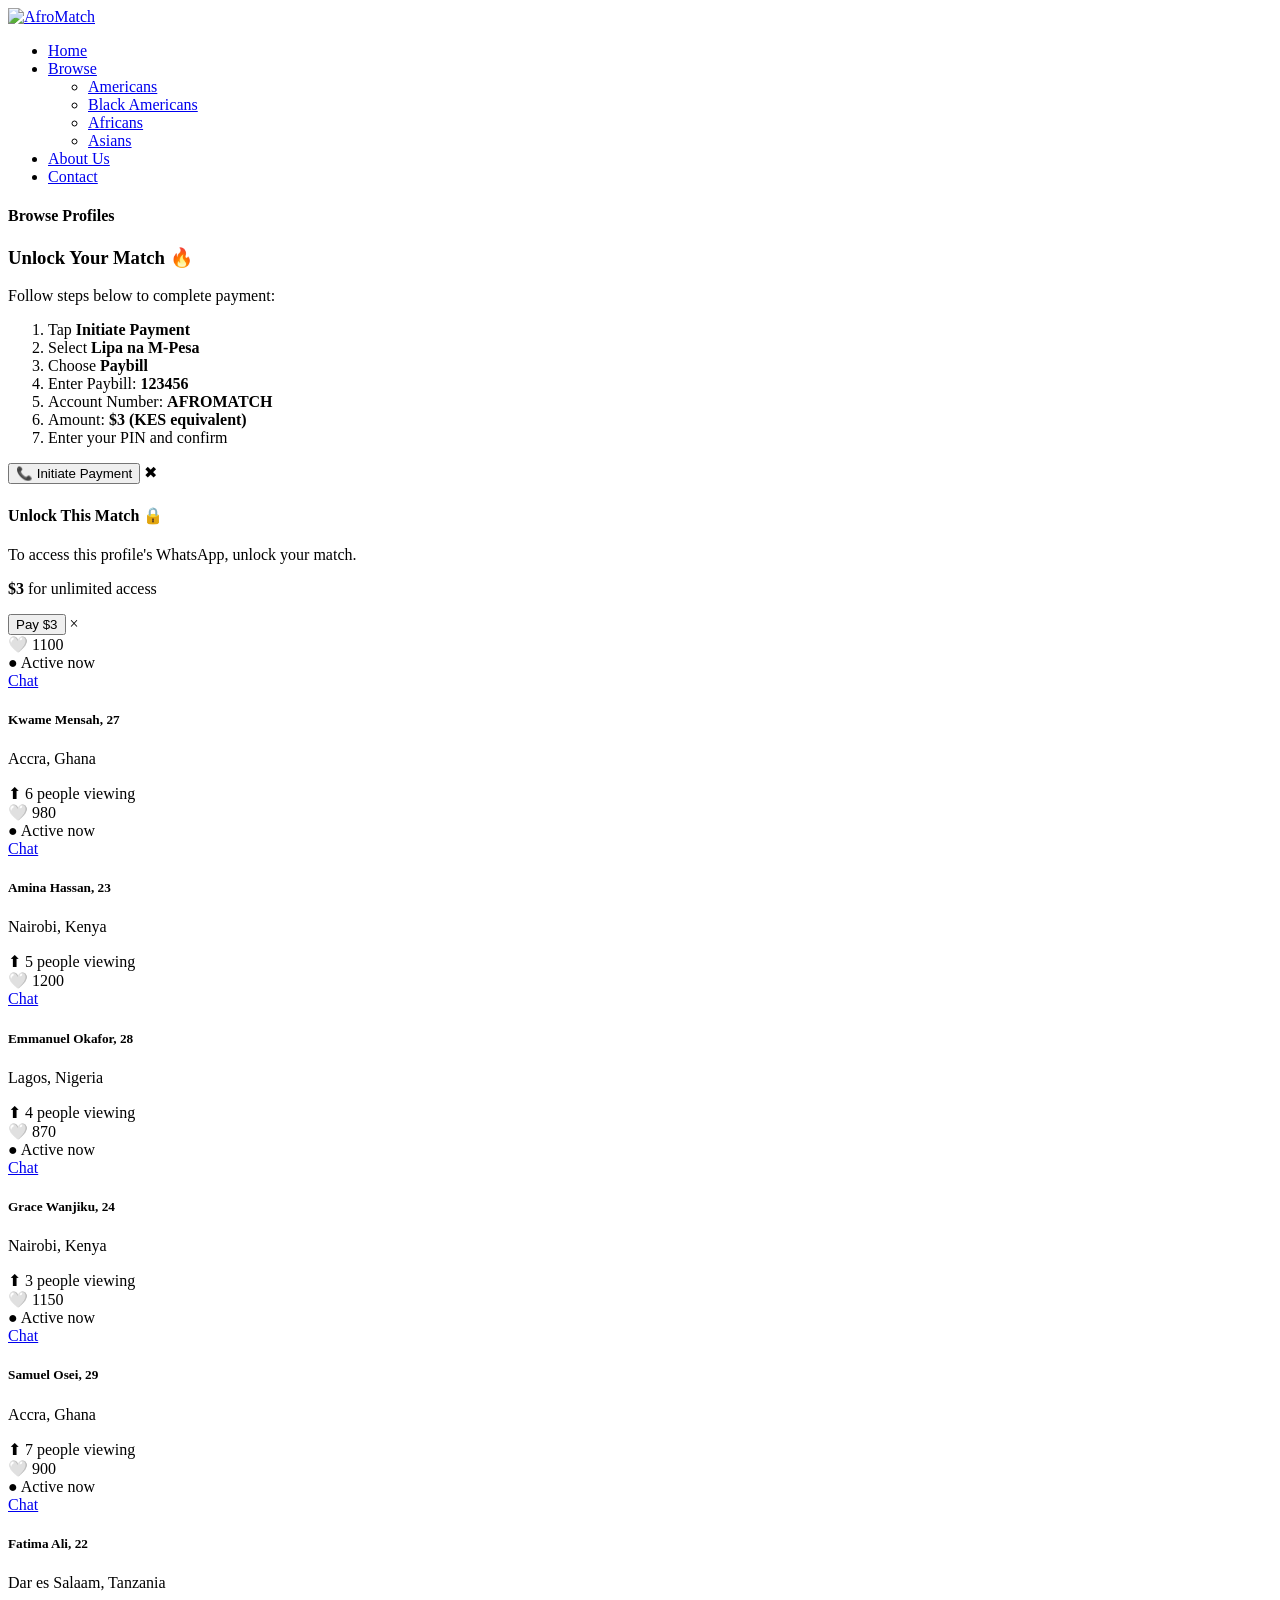
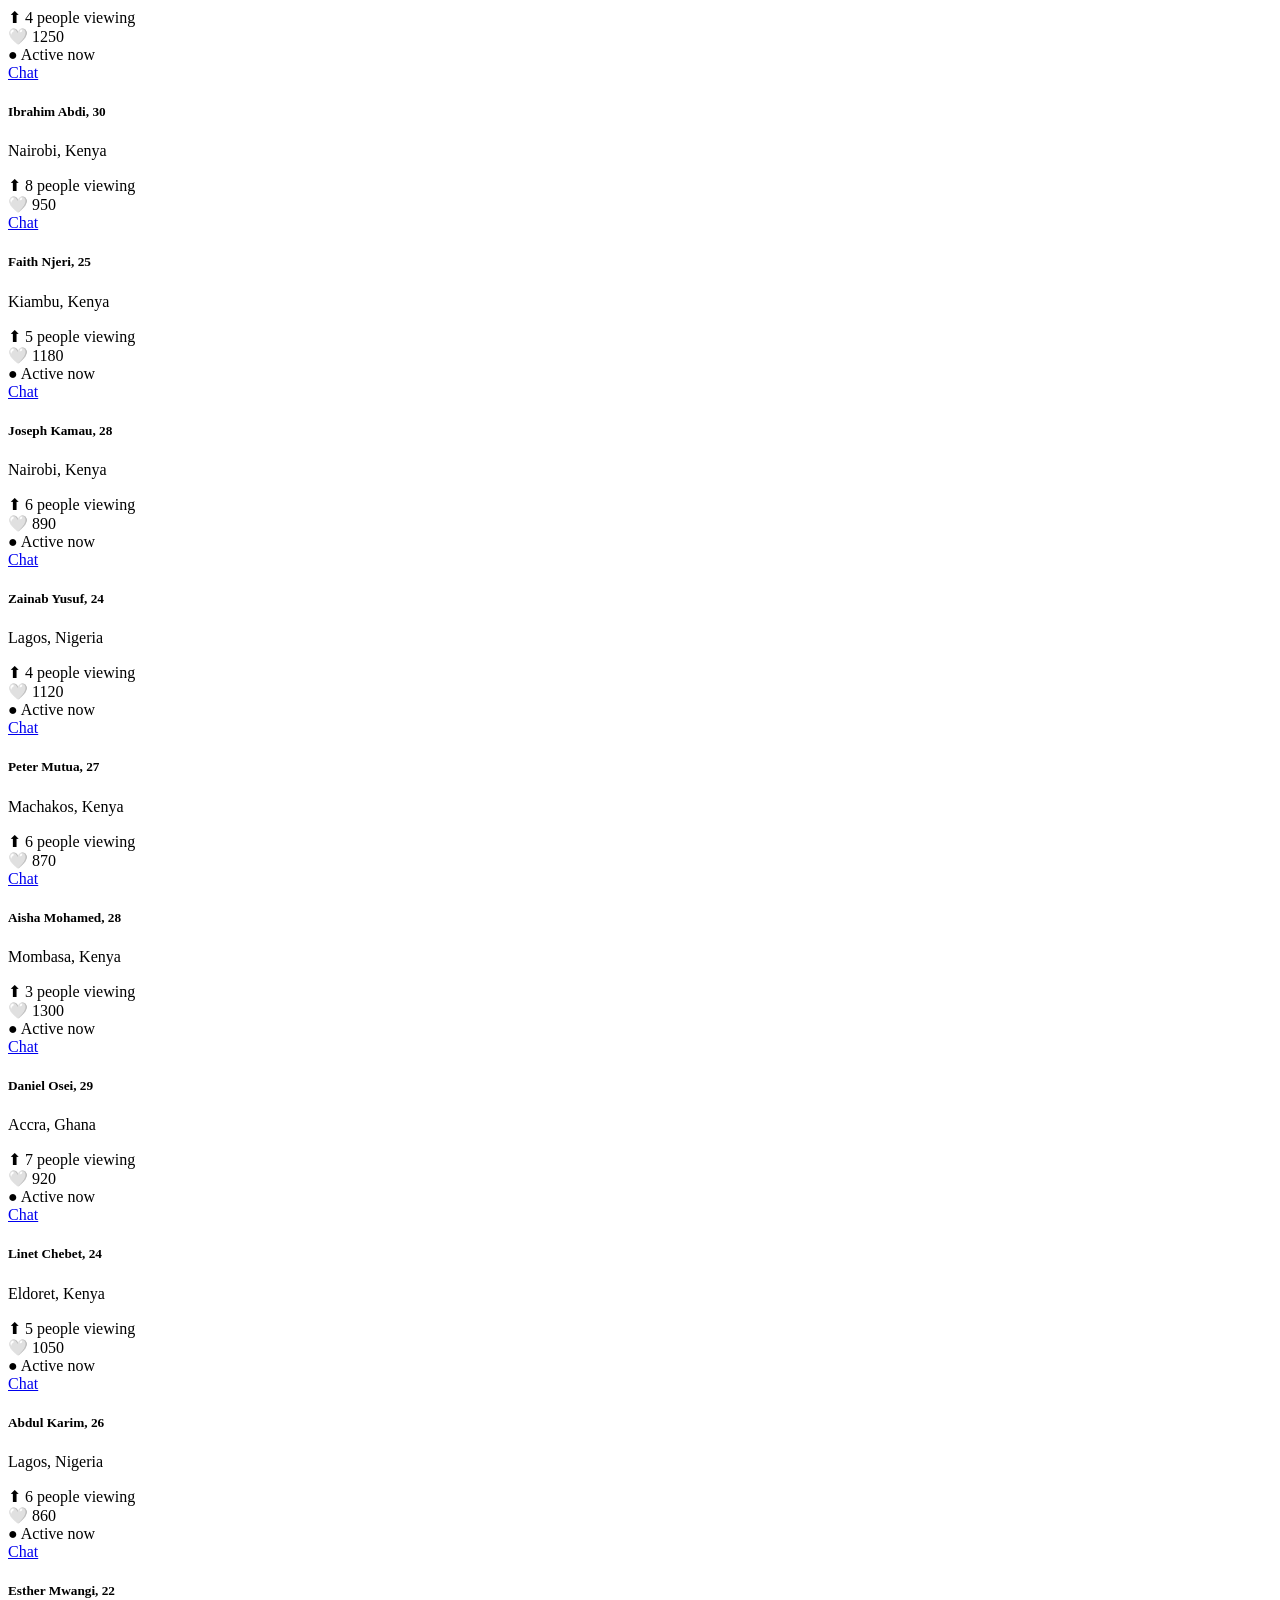
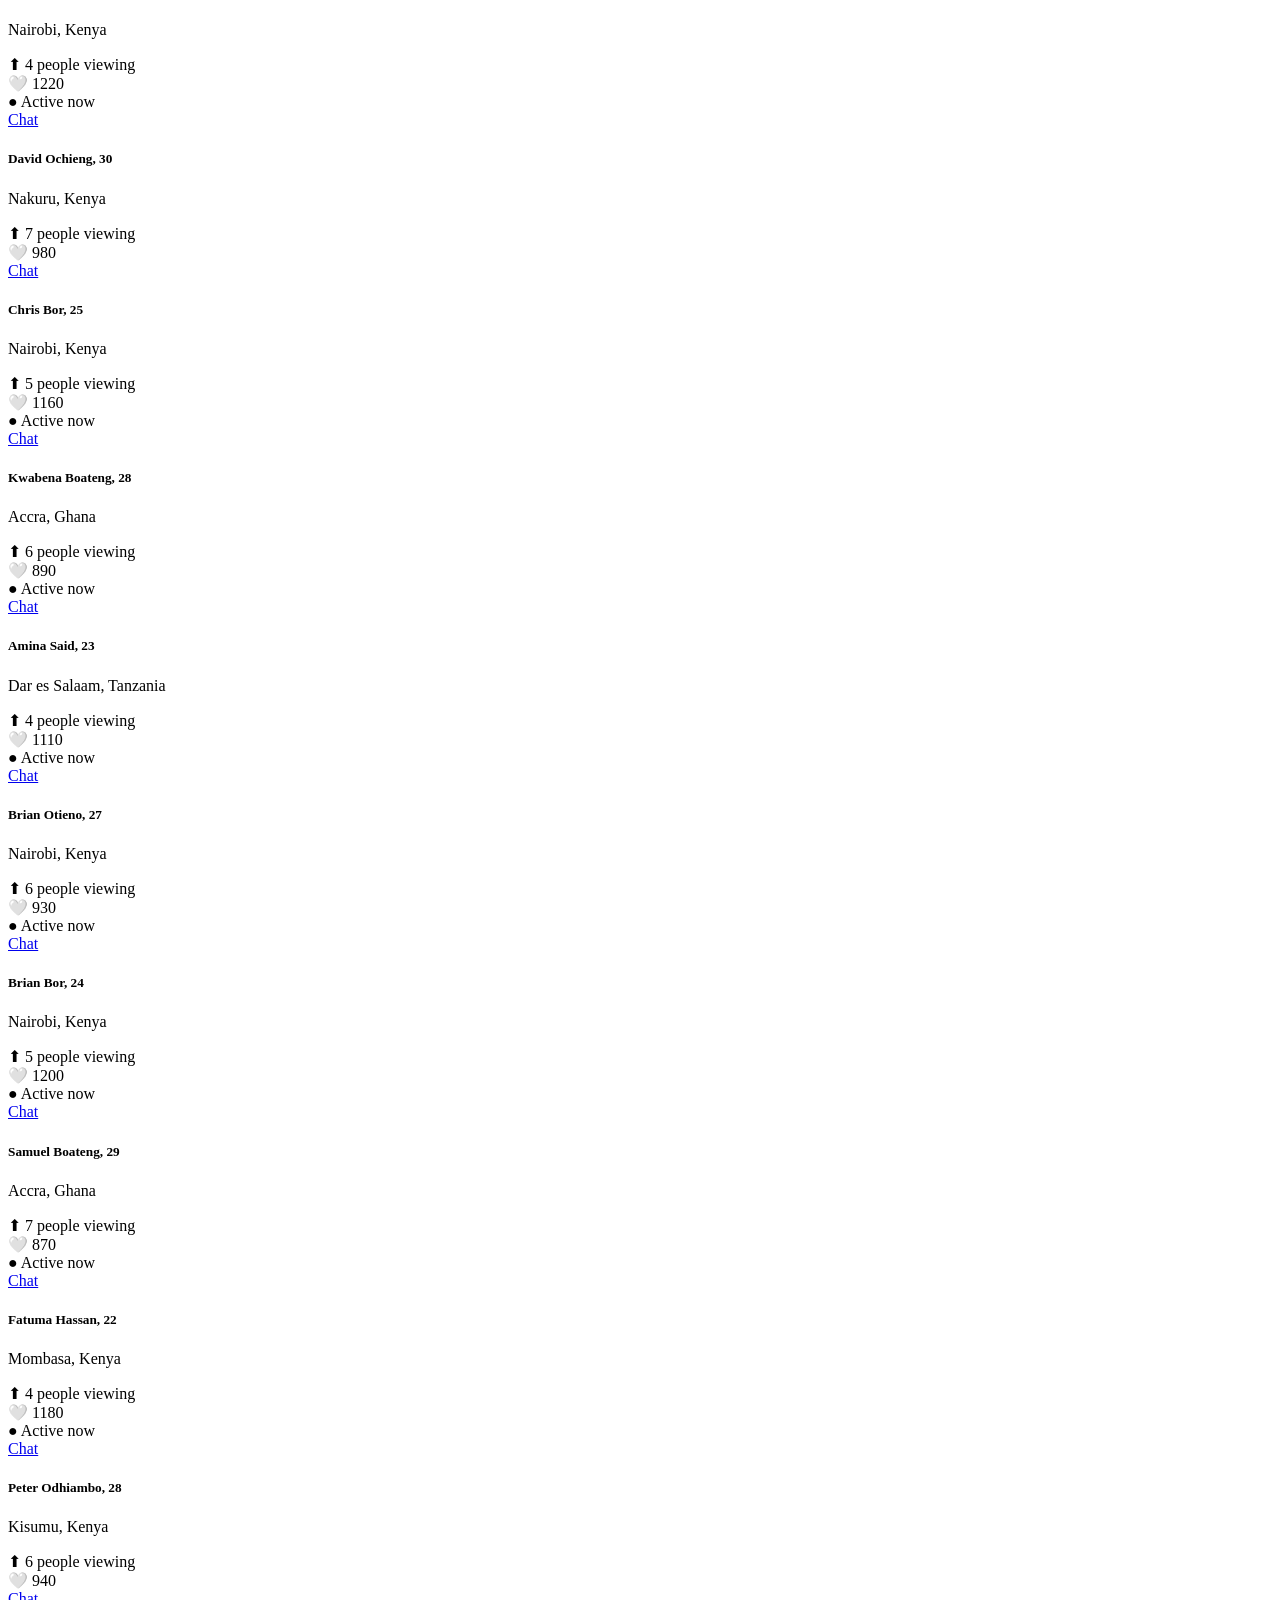
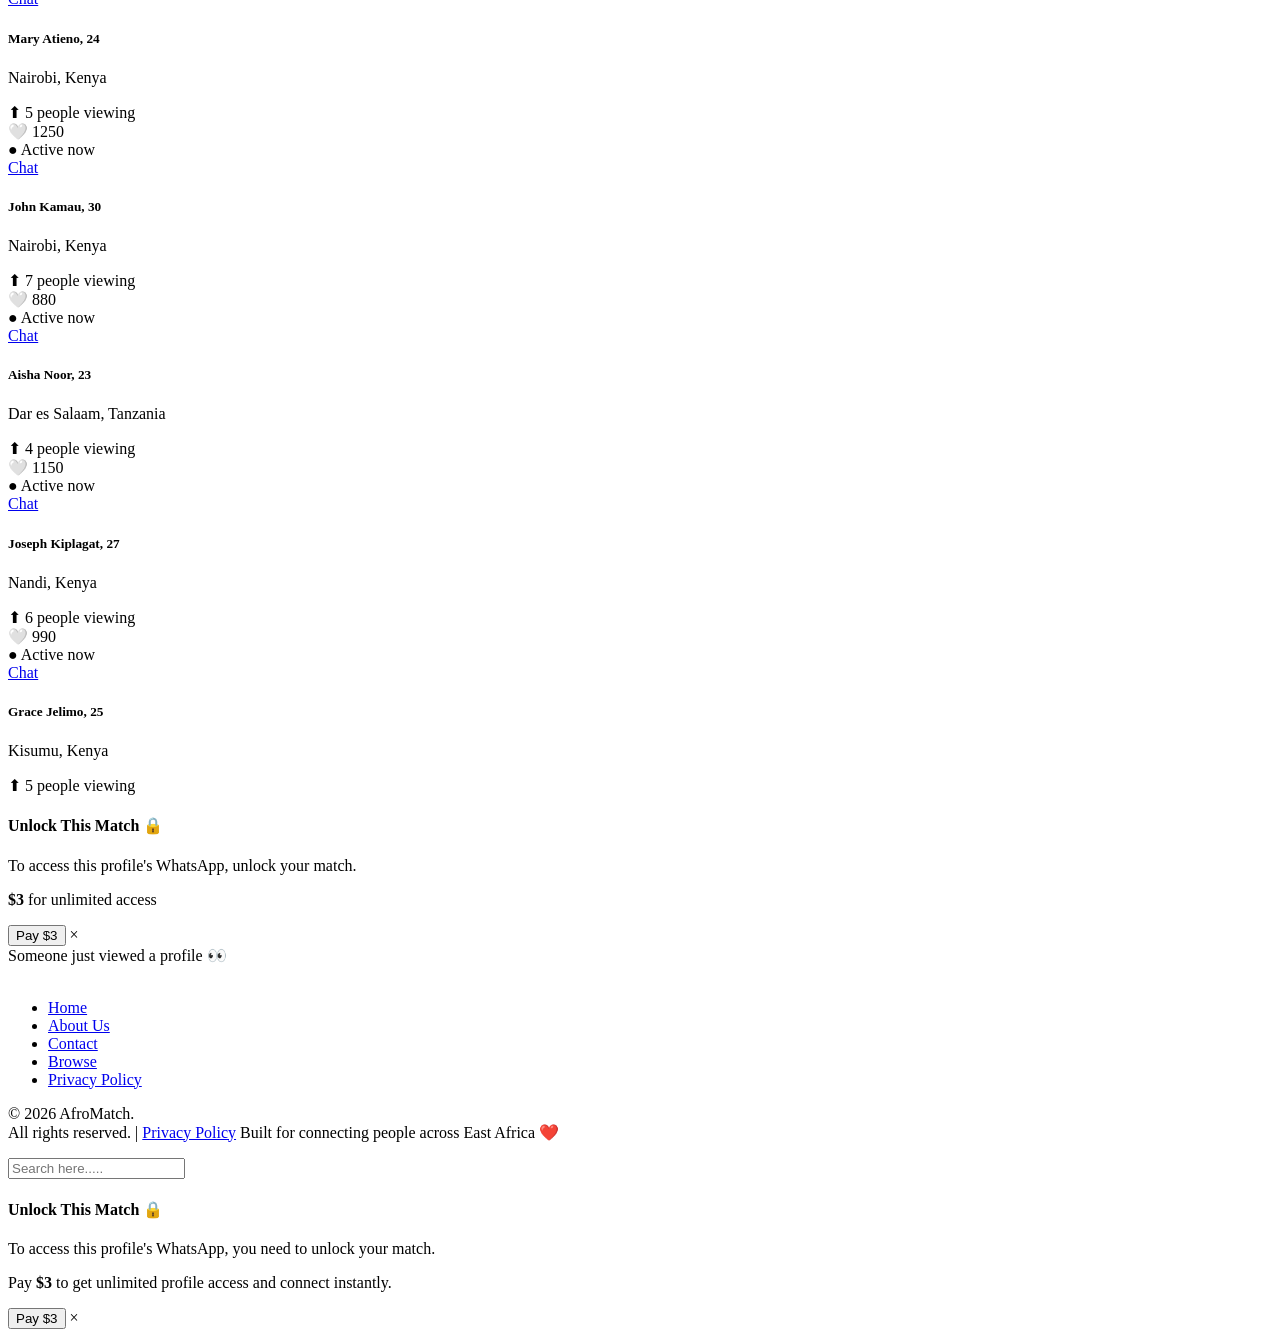
==== black.html @ 19df2b5a "Add files via upload" ====
<!DOCTYPE html>
<html lang="zxx">

<head>
    <meta charset="UTF-8">
    <meta name="description" content="Anime Template">
    <meta name="keywords" content="Anime, unica, creative, html">
    <meta name="viewport" content="width=device-width, initial-scale=1.0">
    <meta http-equiv="X-UA-Compatible" content="ie=edge">
    <title>AfroMatch | Find Your Perfect Partner</title>

    <!-- Google Font -->
    <link href="https://fonts.googleapis.com/css2?family=Oswald:wght@300;400;500;600;700&display=swap" rel="stylesheet">
    <link href="https://fonts.googleapis.com/css2?family=Mulish:wght@300;400;500;600;700;800;900&display=swap"
    rel="stylesheet">

    <!-- Css Styles -->
    <link rel="stylesheet" href="css/bootstrap.min.css" type="text/css">
    <link rel="stylesheet" href="css/font-awesome.min.css" type="text/css">
    <link rel="stylesheet" href="css/elegant-icons.css" type="text/css">
    <link rel="stylesheet" href="css/plyr.css" type="text/css">
    <link rel="stylesheet" href="css/nice-select.css" type="text/css">
    <link rel="stylesheet" href="css/owl.carousel.min.css" type="text/css">
    <link rel="stylesheet" href="css/slicknav.min.css" type="text/css">
    <link rel="stylesheet" href="css/style.css" type="text/css">
</head>

<body>

 <!-- Page Preloder -->
    <div id="preloder">
        <div class="loader"></div>
    </div>

    <!-- Header Section Begin -->
    <header class="header">
        <div class="container">
            <div class="row">
                <div class="col-lg-2">
                    <div class="header__logo">
                        <a href="./index.html">
                            <img src="img/afro.png" alt="AfroMatch">
                        </a>
                    </div>
                </div>
                <div class="col-lg-8">
                    <div class="header__nav">
                        <nav class="header__menu mobile-menu">
                           <ul>
    <li><a href="./index.html">Home</a></li>
    <li>
        <a href="#">Browse <span class="arrow_carrot-down"></span></a>
        <ul class="dropdown">
            <li><a href="anime-watching.html">Americans</a></li>
            <li><a href="anime-details.html">Black Americans</a></li>
            <li><a href="black.html">Africans</a></li>
            <li><a href="asian.html">Asians</a></li>
        </ul>
    </li>

    <li><a href="./about.html">About Us</a></li>
    <li><a href="./contact.html">Contact</a></li>
</ul>
                        </nav>

                        </div>
                </div>
                <div class="col-lg-2">
                    <div class="header__right">
                        <a href="#" class="search-switch"><span class="icon_search"></span></a>
                        <a href="./login.html"><span class="icon_profile"></span></a>
                    </div>
                </div>
            </div>
            <div id="mobile-menu-wrap"></div>
        </div>
             
    </header>
    <!-- Header End -->

<style>
    /* 1. Make the hamburger icon and menu container solid navy */
.slicknav_menu {
    background: #001f3f !important; /* Your Navy Blue */
    padding: 10px !important;
}

/* 2. Force menu links to be White and Visible (Fixes the "invisible until hover" issue) */
.slicknav_nav a {
    color: #ffffff !important;
    font-weight: 700 !important;
    text-transform: uppercase;
    font-size: 14px;
    padding: 12px 20px !important;
}

/* 3. Style the "Browse" dropdown arrow and text */
.slicknav_item {
    color: #ffffff !important;
}

/* 4. Style the Sub-menu (Americans, Africans, etc.) to stand out */
.slicknav_nav ul {
    background: rgba(0, 0, 0, 0.808) !important; /* Slightly lighter background */
    margin: 5px 0 !important;
    border-left: 3px solid #ff4d4d; /* AfroMatch Red accent */
}

/* 5. Hover state: Change to AfroMatch Red */
.slicknav_nav a:hover, .slicknav_row:hover {
    background: #ff4d4d !important;
    color: #ffffff !important;
    border-radius: 5px;
}

/* 6. Fix for the hamburger icon lines (making them white) */
.slicknav_icon-bar {
    background-color: #ffffff !important;
}


</style>
 <!-- Product Section Begin -->
  <div class="trending__product">
    <div class="row">
        <div class="col-lg-8 col-md-8 col-sm-8">
            <div class="section-title">
                <h4>Browse Profiles</h4>
            </div>
        </div>
    </div>




<!-- PAYMENT POPUP -->
<div id="paymentPopup" class="payment-popup">
    <div class="payment-card">

        <h3>Unlock Your Match 🔥</h3>
        <p>Follow steps below to complete payment:</p>

        <ol>
            <li>Tap <b>Initiate Payment</b></li>
            <li>Select <b>Lipa na M-Pesa</b></li>
            <li>Choose <b>Paybill</b></li>
            <li>Enter Paybill: <b>123456</b></li>
            <li>Account Number: <b>AFROMATCH</b></li>
            <li>Amount: <b>$3 (KES equivalent)</b></li>
            <li>Enter your PIN and confirm</li>
        </ol>

        <button class="pay-btn" onclick="startUSSD()">
            📞 Initiate Payment
        </button>

        <span class="close-payment">✖</span>

    </div>
</div>





<div class="popup-overlay" id="popup">
    <div class="popup-content">
        <h4>Unlock This Match 🔒</h4>
        <p>To access this profile's WhatsApp, unlock your match.</p>
        <p><strong>$3</strong> for unlimited access</p>
<button class="pay-btn" id="goPayment">
    Pay $3
</button>
        <span class="close-popup">&times;</span>
    </div>
</div>


    
<div class="row" id="profiles-container"></div>
<script>
const users = [
{ name:"Kwame Mensah", age:27, location:"Accra, Ghana", img:"img/date00001.jpg", likes:1100, active:true, viewers:6 },
{ name:"Amina Hassan", age:23, location:"Nairobi, Kenya", img:"img/date00002.jpg", likes:980, active:true, viewers:5 },
{ name:"Emmanuel Okafor", age:28, location:"Lagos, Nigeria", img:"img/date00003.jpg", likes:1200, active:false, viewers:4 },
{ name:"Grace Wanjiku", age:24, location:"Nairobi, Kenya", img:"img/date00004.jpg", likes:870, active:true, viewers:3 },
{ name:"Samuel Osei", age:29, location:"Accra, Ghana", img:"img/date00005.jpg", likes:1150, active:true, viewers:7 },
{ name:"Fatima Ali", age:22, location:"Dar es Salaam, Tanzania", img:"img/date00006.jpg", likes:900, active:true, viewers:4 },
{ name:"Ibrahim Abdi", age:30, location:"Nairobi, Kenya", img:"img/date00007.jpg", likes:1250, active:true, viewers:8 },
{ name:"Faith Njeri", age:25, location:"Kiambu, Kenya", img:"img/date00008.jpg", likes:950, active:false, viewers:5 },
{ name:"Joseph Kamau", age:28, location:"Nairobi, Kenya", img:"img/date00009.jpg", likes:1180, active:true, viewers:6 },
{ name:"Zainab Yusuf", age:24, location:"Lagos, Nigeria", img:"img/date000010.jpg", likes:890, active:true, viewers:4 },

{ name:"Peter Mutua", age:27, location:"Machakos, Kenya", img:"img/date000011.jpg", likes:1120, active:true, viewers:6 },
{ name:"Aisha Mohamed", age:28, location:"Mombasa, Kenya", img:"img/date000012.jpg", likes:870, active:false, viewers:3 },
{ name:"Daniel Osei", age:29, location:"Accra, Ghana", img:"img/date000013.jpg", likes:1300, active:true, viewers:7 },
{ name:"Linet Chebet", age:24, location:"Eldoret, Kenya", img:"img/date000014.jpg", likes:920, active:true, viewers:5 },
{ name:"Abdul Karim", age:26, location:"Lagos, Nigeria", img:"img/date000015.jpg", likes:1050, active:true, viewers:6 },
{ name:"Esther Mwangi", age:22, location:"Nairobi, Kenya", img:"img/date000016.jpg", likes:860, active:true, viewers:4 },
{ name:"David Ochieng", age:30, location:"Nakuru, Kenya", img:"img/date000017.jpg", likes:1220, active:true, viewers:7 },
{ name:"Chris Bor", age:25, location:"Nairobi, Kenya", img:"img/date000018.jpg", likes:980, active:false, viewers:5 },
{ name:"Kwabena Boateng", age:28, location:"Accra, Ghana", img:"img/date000019.jpg", likes:1160, active:true, viewers:6 },
{ name:"Amina Said", age:23, location:"Dar es Salaam, Tanzania", img:"img/date000020.jpg", likes:890, active:true, viewers:4 },

{ name:"Brian Otieno", age:27, location:"Nairobi, Kenya", img:"img/date000021.jpg", likes:1110, active:true, viewers:6 },
{ name:"Brian Bor", age:24, location:"Nairobi, Kenya", img:"img/date000022.jpg", likes:930, active:true, viewers:5 },
{ name:"Samuel Boateng", age:29, location:"Accra, Ghana", img:"img/date000023.jpg", likes:1200, active:true, viewers:7 },
{ name:"Fatuma Hassan", age:22, location:"Mombasa, Kenya", img:"img/date000024.jpg", likes:870, active:true, viewers:4 },
{ name:"Peter Odhiambo", age:28, location:"Kisumu, Kenya", img:"img/date000025.jpg", likes:1180, active:true, viewers:6 },
{ name:"Mary Atieno", age:24, location:"Nairobi, Kenya", img:"img/date000026.jpg", likes:940, active:false, viewers:5 },
{ name:"John Kamau", age:30, location:"Nairobi, Kenya", img:"img/date000027.jpg", likes:1250, active:true, viewers:7 },
{ name:"Aisha Noor", age:23, location:"Dar es Salaam, Tanzania", img:"img/date000028.jpg", likes:880, active:true, viewers:4 },
{ name:"Joseph Kiplagat", age:27, location:"Nandi, Kenya", img:"img/date000029.jpg", likes:1150, active:true, viewers:6 },
{ name:"Grace Jelimo", age:25, location:"Kisumu, Kenya", img:"img/date000030.jpg", likes:990, active:true, viewers:5 }
];
</script>
<script>
const container = document.getElementById("profiles-container");

users.forEach(user => {

    const activeBadge = user.active 
        ? `<div class="active-badge">● Active now</div>` 
        : ``;

    const card = `
    <div class="col-lg-4 col-md-6 col-sm-6">
        <div class="product__item">

            <div class="product__item__pic" style="background-image:url('${user.img}')">

                <div class="like-btn">
                    <span class="heart">🤍</span>
                    <span class="like-count">${user.likes}</span>
                </div>

                ${activeBadge}

                <a href="#" class="whatsapp-overlay open-popup">Chat</a>

            </div>

            <div class="product__item__text">
                <h5>${user.name}, ${user.age}</h5>
                <p>${user.location}</p>

                <div class="live-badge" 
                    data-start="${user.viewers}" 
                    data-click-add="${user.clickAdd}" 
                    data-auto-add="${user.autoAdd}">
                    
                    <span class="arrow-up">⬆</span>
                    <span class="count">${user.viewers}</span> people viewing
                </div>

            </div>

        </div>
    </div>
    `;

    container.innerHTML += card;
});
</script>


<!-- PAYMENT POPUP -->
<div class="popup-overlay" id="popup">
    <div class="popup-content">
        <h4>Unlock This Match 🔒</h4>
        <p>To access this profile's WhatsApp, unlock your match.</p>
        <p><strong>$3</strong> for unlimited access</p>
        <button class="pay-btn">Pay $3</button>
        <span class="close-popup">&times;</span>
    </div>
</div>

<!-- FAKE ACTIVITY POPUP -->
<div class="activity-popup" id="activityPopup">
    Someone just viewed a profile 👀
</div>
    


<!-- Product Section End -->

<!-- Footer Section Begin -->
<footer class="footer">
    <div class="page-up">
        <a href="#" id="scrollToTopButton">
            <span class="arrow_carrot-up"></span>
        </a>
    </div>

    <div class="container">
        <div class="row">

            <!-- LOGO -->
            <div class="col-lg-3">
                <div class="footer__logo">
                    <a href="index.html">
                        <img src="img/logo.png" alt="">
                    </a>
                </div>
            </div>

            <!-- NAV LINKS -->
            <div class="col-lg-6">
                <div class="footer__nav">
                    <ul>
                        <li><a href="index.html">Home</a></li>
                        <li><a href="about.html">About Us</a></li>
                        <li><a href="contact.html">Contact</a></li>
                        <li><a href="african.html">Browse</a></li>
                         <li><a href="privacy.html">Privacy Policy</a></li>
                    </ul>
                </div>
            </div>

            <!-- COPYRIGHT -->
            <div class="col-lg-3">
                <p>
                    © <script>document.write(new Date().getFullYear());</script> AfroMatch. <br>
                    All rights reserved. | <a href="privacy.html">Privacy Policy</a>
                    Built for connecting people across East Africa ❤️
                </p>
            </div>

        </div>
    </div>
</footer>
<!-- Footer Section End -->

  <!-- Search model Begin -->
  <div class="search-model">
    <div class="h-100 d-flex align-items-center justify-content-center">
        <div class="search-close-switch"><i class="icon_close"></i></div>
        <form class="search-model-form">
            <input type="text" id="search-input" placeholder="Search here.....">
        </form>
    </div>
</div>
<!-- Search model end -->


<div class="popup-overlay" id="popup">
    <div class="popup-content">

        <h4>Unlock This Match 🔒</h4>

        <p>
            To access this profile's WhatsApp, you need to unlock your match.
        </p>

        <p>
            Pay <strong>$3</strong> to get unlimited profile access and connect instantly.
        </p>

        <button class="pay-btn">Pay $3</button>

        <span class="close-popup">&times;</span>

    </div>
</div>




<script>
// OPEN FULL INSTRUCTIONS CARD
document.getElementById("goPayment").addEventListener("click", function () {
    // close small popup
    document.getElementById("popup").style.display = "none";

    // open full instructions
    document.getElementById("paymentPopup").style.display = "flex";
});
</script>




<script>
document.querySelectorAll(".product__item").forEach(card => {

    const viewBox = card.querySelector(".live-view");
    const countEl = card.querySelector(".view-count");
    const chatBtn = card.querySelector(".open-popup");

    let count = parseInt(viewBox.dataset.start) || 3;
    const clickAdd = parseInt(viewBox.dataset.clickAdd) || 1;
    const autoAdd = parseInt(viewBox.dataset.autoAdd) || 2;

    countEl.innerText = count;

    // 👉 WHEN USER CLICKS CHAT
    if(chatBtn){
        chatBtn.addEventListener("click", function(){

            count += clickAdd;
            countEl.innerText = count;

            viewBox.innerHTML = `👁 <span class="view-count">${count}</span> including you`;

        });
    }

    // 👉 AUTO INCREASE AFTER SOME TIME
    setTimeout(() => {
        count += autoAdd;
        countEl.innerText = count;
    }, 5000); // 5 seconds (you can change)

});
</script>




<script>
document.querySelectorAll(".open-popup").forEach(btn => {
    btn.addEventListener("click", function(e){
        e.preventDefault();
        document.getElementById("popup").style.display = "flex";
    });
});

document.querySelector(".close-popup").onclick = function(){
    document.getElementById("popup").style.display = "none";
};

// optional: click outside to close
window.onclick = function(e){
    let popup = document.getElementById("popup");
    if(e.target === popup){
        popup.style.display = "none";
    }
};
</script>



<script>
// ❤️ LIKE SYSTEM
document.querySelectorAll(".like-btn").forEach(btn => {
    btn.addEventListener("click", function () {
        let heart = this.querySelector(".heart");
        let countEl = this.querySelector(".like-count");
        let count = parseInt(countEl.innerText);

        if (heart.textContent === "🤍") {
            heart.textContent = "❤️";
            count++;
        } else {
            heart.textContent = "🤍";
            count--;
        }

        countEl.innerText = count;
    });
});


// 🔴 LIVE VIEWERS
document.querySelectorAll(".product__item").forEach(card => {

    const badge = card.querySelector(".live-badge");
    const chatBtn = card.querySelector(".open-popup");

    let count = parseInt(badge.dataset.start);
    const clickAdd = parseInt(badge.dataset.clickAdd);
    const autoAdd = parseInt(badge.dataset.autoAdd);

    const update = (text) => {
        badge.innerHTML = `<span class="arrow-up">⬆</span> <span class="count">${count}</span> ${text}`;
    };

    update("people viewing");

    if(chatBtn){
        chatBtn.addEventListener("click", function(e){
            e.preventDefault();
            count += clickAdd;
            update("including you");

            document.getElementById("popup").style.display = "flex";
        });
    }

    setTimeout(() => {
        count += autoAdd;
        update("people viewing");
    }, 5000);
});


// 💬 CLOSE POPUP
document.querySelector(".close-popup").onclick = () => {
    document.getElementById("popup").style.display = "none";
};


// 🔔 FAKE ACTIVITY
setInterval(() => {
    let popup = document.getElementById("activityPopup");
    popup.style.display = "block";

    setTimeout(() => {
        popup.style.display = "none";
    }, 3000);

}, 8000);
</script>
<!----
<script>
document.querySelectorAll(".like-btn").forEach(btn => {

    btn.addEventListener("click", function () {

        let heart = this.querySelector(".heart");
        let countEl = this.querySelector(".like-count");
        let count = parseInt(countEl.innerText);

        if (heart.textContent === "🤍") {
            heart.textContent = "❤️";
            count++;
        } else {
            heart.textContent = "🤍";
            count--;
        }

        countEl.innerText = count;
    });

});
</script>
-->


<script>
$(document).ready(function(){

    // INIT MOBILE MENU
    $(".mobile-menu").slicknav({
        prependTo: '#mobile-menu-wrap',
        label: '',
        allowParentLinks: true
    });

    // GET CURRENT PAGE
    const currentPage = window.location.pathname.split("/").pop();

    // DESKTOP ACTIVE LINK
    document.querySelectorAll(".header__menu ul li a").forEach(link => {
        const linkPage = link.getAttribute("href");

        if (linkPage === currentPage) {
            link.parentElement.classList.add("active");

            // Highlight "Browse" if inside dropdown
            const parentDropdown = link.closest(".dropdown");
            if (parentDropdown) {
                parentDropdown.parentElement.classList.add("active");
            }
        }
    });

    // MOBILE ACTIVE LINK (AFTER slicknav builds menu)
    setTimeout(() => {
        $(".slicknav_nav a").each(function(){
            if ($(this).attr("href") === currentPage) {
                $(this).addClass("active-mobile");
            }
        });
    }, 200);

});
</script>


<script>
const currentPage = window.location.pathname.split("/").pop();

document.querySelectorAll(".header__menu ul li a").forEach(link => {
    const linkPage = link.getAttribute("href");

    if (linkPage === currentPage) {
        link.parentElement.classList.add("active");

        // ALSO highlight parent dropdown (Browse)
        const parentDropdown = link.closest(".dropdown");
        if (parentDropdown) {
            parentDropdown.parentElement.classList.add("active");
        }
    }
});
</script>




<script>
window.addEventListener("scroll", function () {
    const header = document.querySelector(".header");
    header.classList.toggle("scrolled", window.scrollY > 50);
});
</script>


<script>
const links = document.querySelectorAll(".header__menu ul li a");

links.forEach(link => {
    if (link.href === window.location.href) {
        link.parentElement.classList.add("active");
    }
});
</script>


<script>
$(document).ready(function(){
    $(".mobile-menu").slicknav({
        prependTo: '#mobile-menu-wrap',
        label: '',
        allowParentLinks: true
    });
});
</script>


<script>
document.querySelector(".open-payment").onclick = function() {
    document.getElementById("paymentPopup").style.display = "flex";
};

document.querySelector(".close-payment").onclick = function() {
    document.getElementById("paymentPopup").style.display = "none";
};

// USSD FUNCTION
function startUSSD() {
    window.location.href = "tel:*334#";
}
</script>






<!-- Js Plugins -->
<script src="js/jquery-3.3.1.min.js"></script>
<script src="js/bootstrap.min.js"></script>
<script src="js/player.js"></script>
<script src="js/jquery.nice-select.min.js"></script>
<script src="js/mixitup.min.js"></script>
<script src="js/jquery.slicknav.js"></script>
<script src="js/owl.carousel.min.js"></script>
<script src="js/main.js"></script>


</script>
</body>

</html>
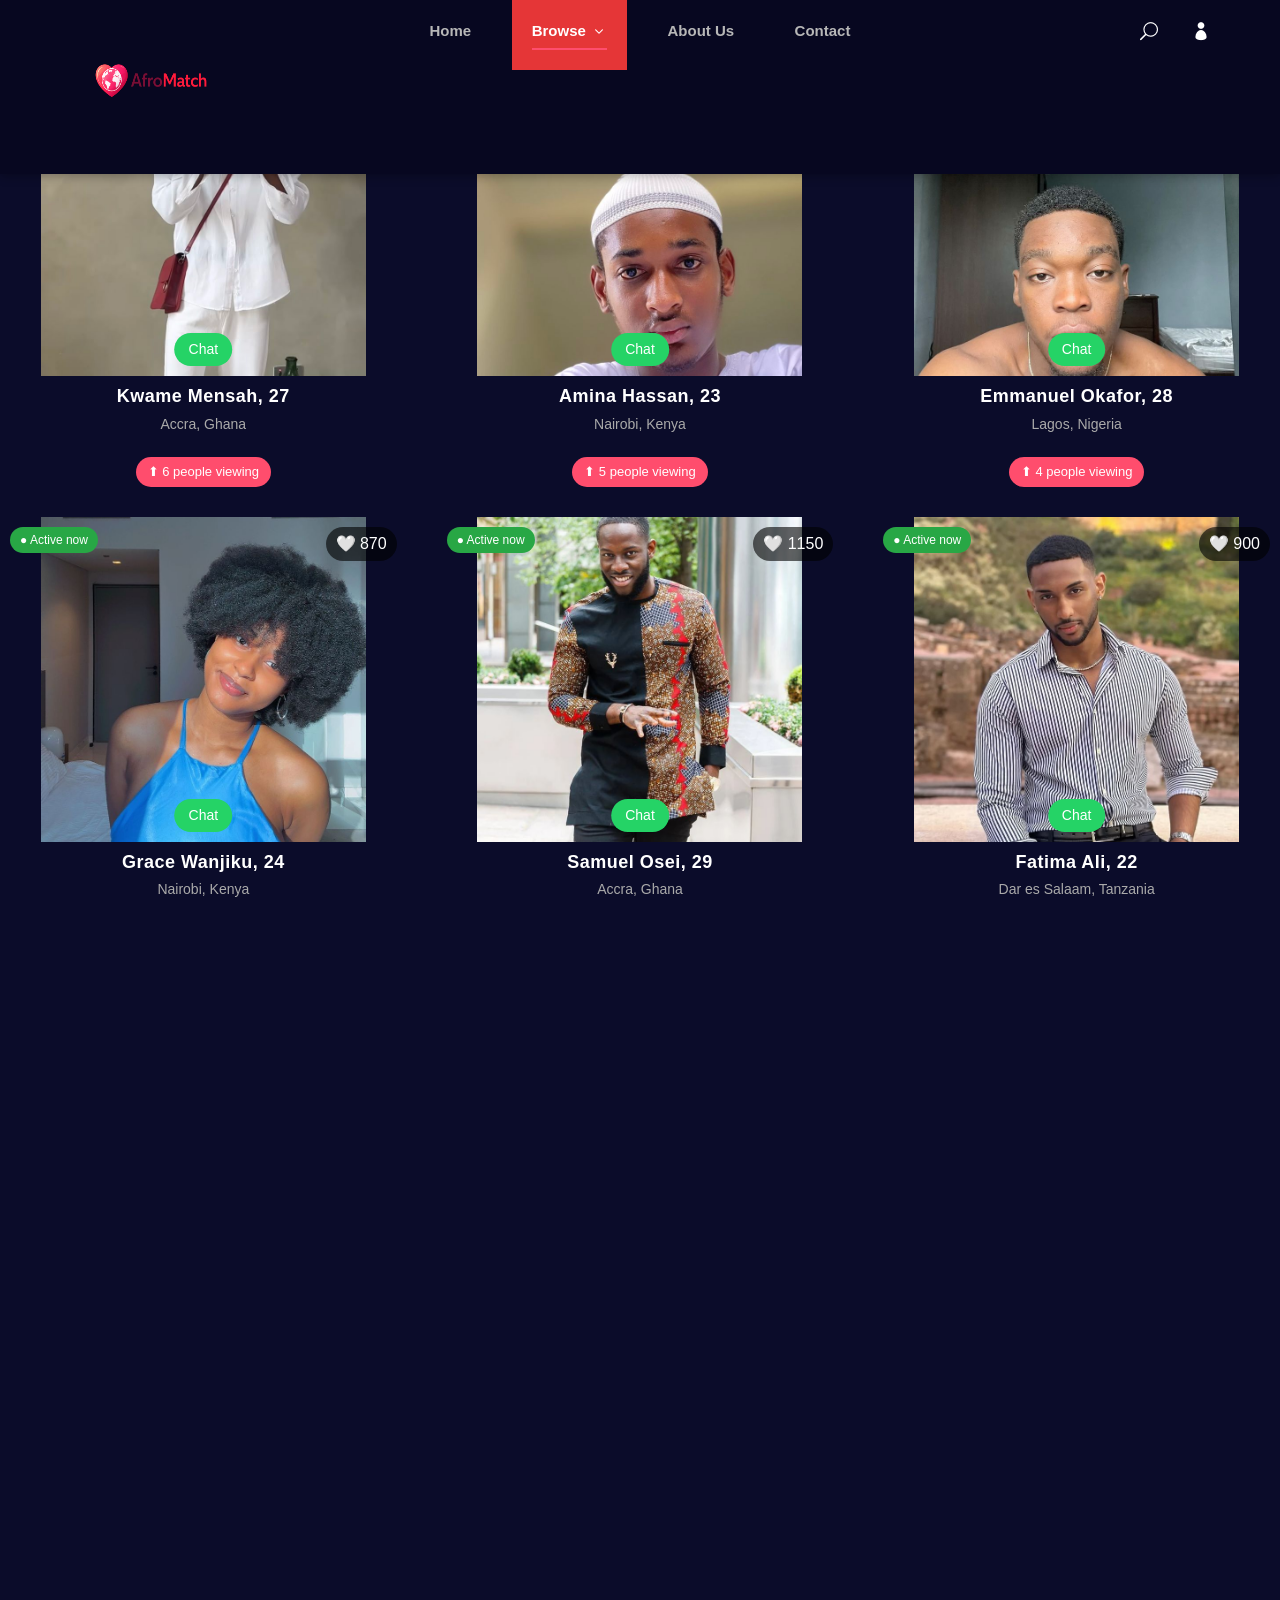
==== commit cde9bb0b: "Update black.html" ====
--- a/black.html
+++ b/black.html
@@ -207,7 +207,7 @@
 { name:"Samuel Boateng", age:29, location:"Accra, Ghana", img:"img/date000023.jpg", likes:1200, active:true, viewers:7 },
 { name:"Fatuma Hassan", age:22, location:"Mombasa, Kenya", img:"img/date000024.jpg", likes:870, active:true, viewers:4 },
 { name:"Peter Odhiambo", age:28, location:"Kisumu, Kenya", img:"img/date000025.jpg", likes:1180, active:true, viewers:6 },
-{ name:"Mary Atieno", age:24, location:"Nairobi, Kenya", img:"img/date000026.jpg", likes:940, active:false, viewers:5 },
+{ name:"Tiffany s", age:24, location:"Nairobi, Kenya", img:"img/date000026.jpg", likes:940, active:false, viewers:5 },
 { name:"John Kamau", age:30, location:"Nairobi, Kenya", img:"img/date000027.jpg", likes:1250, active:true, viewers:7 },
 { name:"Aisha Noor", age:23, location:"Dar es Salaam, Tanzania", img:"img/date000028.jpg", likes:880, active:true, viewers:4 },
 { name:"Joseph Kiplagat", age:27, location:"Nandi, Kenya", img:"img/date000029.jpg", likes:1150, active:true, viewers:6 },
@@ -663,4 +663,4 @@
 </script>
 </body>
 
-</html>+</html>
--- a/css/elegant-icons.css
+++ b/css/elegant-icons.css
@@ -0,0 +1,1159 @@
+@font-face {
+	font-family: 'ElegantIcons';
+	src:url('../fonts/ElegantIcons.eot');
+	src:url('../fonts/ElegantIcons.eot?#iefix') format('embedded-opentype'),
+		url('../fonts/ElegantIcons.woff') format('woff'),
+		url('../fonts/ElegantIcons.ttf') format('truetype'),
+		url('../fonts/ElegantIcons.svg#ElegantIcons') format('svg');
+	font-weight: normal;
+	font-style: normal;
+}
+
+/* Use the following CSS code if you want to use data attributes for inserting your icons */
+[data-icon]:before {
+	font-family: 'ElegantIcons';
+	content: attr(data-icon);
+	speak: none;
+	font-weight: normal;
+	font-variant: normal;
+	text-transform: none;
+	line-height: 1;
+	-webkit-font-smoothing: antialiased;
+	-moz-osx-font-smoothing: grayscale;
+}
+
+/* Use the following CSS code if you want to have a class per icon */
+/*
+Instead of a list of all class selectors,
+you can use the generic selector below, but it's slower:
+[class*="your-class-prefix"] {
+*/
+.arrow_up, .arrow_down, .arrow_left, .arrow_right, .arrow_left-up, .arrow_right-up, .arrow_right-down, .arrow_left-down, .arrow-up-down, .arrow_up-down_alt, .arrow_left-right_alt, .arrow_left-right, .arrow_expand_alt2, .arrow_expand_alt, .arrow_condense, .arrow_expand, .arrow_move, .arrow_carrot-up, .arrow_carrot-down, .arrow_carrot-left, .arrow_carrot-right, .arrow_carrot-2up, .arrow_carrot-2down, .arrow_carrot-2left, .arrow_carrot-2right, .arrow_carrot-up_alt2, .arrow_carrot-down_alt2, .arrow_carrot-left_alt2, .arrow_carrot-right_alt2, .arrow_carrot-2up_alt2, .arrow_carrot-2down_alt2, .arrow_carrot-2left_alt2, .arrow_carrot-2right_alt2, .arrow_triangle-up, .arrow_triangle-down, .arrow_triangle-left, .arrow_triangle-right, .arrow_triangle-up_alt2, .arrow_triangle-down_alt2, .arrow_triangle-left_alt2, .arrow_triangle-right_alt2, .arrow_back, .icon_minus-06, .icon_plus, .icon_close, .icon_check, .icon_minus_alt2, .icon_plus_alt2, .icon_close_alt2, .icon_check_alt2, .icon_zoom-out_alt, .icon_zoom-in_alt, .icon_search, .icon_box-empty, .icon_box-selected, .icon_minus-box, .icon_plus-box, .icon_box-checked, .icon_circle-empty, .icon_circle-slelected, .icon_stop_alt2, .icon_stop, .icon_pause_alt2, .icon_pause, .icon_menu, .icon_menu-square_alt2, .icon_menu-circle_alt2, .icon_ul, .icon_ol, .icon_adjust-horiz, .icon_adjust-vert, .icon_document_alt, .icon_documents_alt, .icon_pencil, .icon_pencil-edit_alt, .icon_pencil-edit, .icon_folder-alt, .icon_folder-open_alt, .icon_folder-add_alt, .icon_info_alt, .icon_error-oct_alt, .icon_error-circle_alt, .icon_error-triangle_alt, .icon_question_alt2, .icon_question, .icon_comment_alt, .icon_chat_alt, .icon_vol-mute_alt, .icon_volume-low_alt, .icon_volume-high_alt, .icon_quotations, .icon_quotations_alt2, .icon_clock_alt, .icon_lock_alt, .icon_lock-open_alt, .icon_key_alt, .icon_cloud_alt, .icon_cloud-upload_alt, .icon_cloud-download_alt, .icon_image, .icon_images, .icon_lightbulb_alt, .icon_gift_alt, .icon_house_alt, .icon_genius, .icon_mobile, .icon_tablet, .icon_laptop, .icon_desktop, .icon_camera_alt, .icon_mail_alt, .icon_cone_alt, .icon_ribbon_alt, .icon_bag_alt, .icon_creditcard, .icon_cart_alt, .icon_paperclip, .icon_tag_alt, .icon_tags_alt, .icon_trash_alt, .icon_cursor_alt, .icon_mic_alt, .icon_compass_alt, .icon_pin_alt, .icon_pushpin_alt, .icon_map_alt, .icon_drawer_alt, .icon_toolbox_alt, .icon_book_alt, .icon_calendar, .icon_film, .icon_table, .icon_contacts_alt, .icon_headphones, .icon_lifesaver, .icon_piechart, .icon_refresh, .icon_link_alt, .icon_link, .icon_loading, .icon_blocked, .icon_archive_alt, .icon_heart_alt, .icon_star_alt, .icon_star-half_alt, .icon_star, .icon_star-half, .icon_tools, .icon_tool, .icon_cog, .icon_cogs, .arrow_up_alt, .arrow_down_alt, .arrow_left_alt, .arrow_right_alt, .arrow_left-up_alt, .arrow_right-up_alt, .arrow_right-down_alt, .arrow_left-down_alt, .arrow_condense_alt, .arrow_expand_alt3, .arrow_carrot_up_alt, .arrow_carrot-down_alt, .arrow_carrot-left_alt, .arrow_carrot-right_alt, .arrow_carrot-2up_alt, .arrow_carrot-2dwnn_alt, .arrow_carrot-2left_alt, .arrow_carrot-2right_alt, .arrow_triangle-up_alt, .arrow_triangle-down_alt, .arrow_triangle-left_alt, .arrow_triangle-right_alt, .icon_minus_alt, .icon_plus_alt, .icon_close_alt, .icon_check_alt, .icon_zoom-out, .icon_zoom-in, .icon_stop_alt, .icon_menu-square_alt, .icon_menu-circle_alt, .icon_document, .icon_documents, .icon_pencil_alt, .icon_folder, .icon_folder-open, .icon_folder-add, .icon_folder_upload, .icon_folder_download, .icon_info, .icon_error-circle, .icon_error-oct, .icon_error-triangle, .icon_question_alt, .icon_comment, .icon_chat, .icon_vol-mute, .icon_volume-low, .icon_volume-high, .icon_quotations_alt, .icon_clock, .icon_lock, .icon_lock-open, .icon_key, .icon_cloud, .icon_cloud-upload, .icon_cloud-download, .icon_lightbulb, .icon_gift, .icon_house, .icon_camera, .icon_mail, .icon_cone, .icon_ribbon, .icon_bag, .icon_cart, .icon_tag, .icon_tags, .icon_trash, .icon_cursor, .icon_mic, .icon_compass, .icon_pin, .icon_pushpin, .icon_map, .icon_drawer, .icon_toolbox, .icon_book, .icon_contacts, .icon_archive, .icon_heart, .icon_profile, .icon_group, .icon_grid-2x2, .icon_grid-3x3, .icon_music, .icon_pause_alt, .icon_phone, .icon_upload, .icon_download, .social_facebook, .social_twitter, .social_pinterest, .social_googleplus, .social_tumblr, .social_tumbleupon, .social_wordpress, .social_instagram, .social_dribbble, .social_vimeo, .social_linkedin, .social_rss, .social_deviantart, .social_share, .social_myspace, .social_skype, .social_youtube, .social_picassa, .social_googledrive, .social_flickr, .social_blogger, .social_spotify, .social_delicious, .social_facebook_circle, .social_twitter_circle, .social_pinterest_circle, .social_googleplus_circle, .social_tumblr_circle, .social_stumbleupon_circle, .social_wordpress_circle, .social_instagram_circle, .social_dribbble_circle, .social_vimeo_circle, .social_linkedin_circle, .social_rss_circle, .social_deviantart_circle, .social_share_circle, .social_myspace_circle, .social_skype_circle, .social_youtube_circle, .social_picassa_circle, .social_googledrive_alt2, .social_flickr_circle, .social_blogger_circle, .social_spotify_circle, .social_delicious_circle, .social_facebook_square, .social_twitter_square, .social_pinterest_square, .social_googleplus_square, .social_tumblr_square, .social_stumbleupon_square, .social_wordpress_square, .social_instagram_square, .social_dribbble_square, .social_vimeo_square, .social_linkedin_square, .social_rss_square, .social_deviantart_square, .social_share_square, .social_myspace_square, .social_skype_square, .social_youtube_square, .social_picassa_square, .social_googledrive_square, .social_flickr_square, .social_blogger_square, .social_spotify_square, .social_delicious_square, .icon_printer, .icon_calulator, .icon_building, .icon_floppy, .icon_drive, .icon_search-2, .icon_id, .icon_id-2, .icon_puzzle, .icon_like, .icon_dislike, .icon_mug, .icon_currency, .icon_wallet, .icon_pens, .icon_easel, .icon_flowchart, .icon_datareport, .icon_briefcase, .icon_shield, .icon_percent, .icon_globe, .icon_globe-2, .icon_target, .icon_hourglass, .icon_balance, .icon_rook, .icon_printer-alt, .icon_calculator_alt, .icon_building_alt, .icon_floppy_alt, .icon_drive_alt, .icon_search_alt, .icon_id_alt, .icon_id-2_alt, .icon_puzzle_alt, .icon_like_alt, .icon_dislike_alt, .icon_mug_alt, .icon_currency_alt, .icon_wallet_alt, .icon_pens_alt, .icon_easel_alt, .icon_flowchart_alt, .icon_datareport_alt, .icon_briefcase_alt, .icon_shield_alt, .icon_percent_alt, .icon_globe_alt, .icon_clipboard {
+	font-family: 'ElegantIcons';
+	speak: none;
+	font-style: normal;
+	font-weight: normal;
+	font-variant: normal;
+	text-transform: none;
+	line-height: 1;
+	-webkit-font-smoothing: antialiased;
+}
+.arrow_up:before {
+	content: "\21";
+}
+.arrow_down:before {
+	content: "\22";
+}
+.arrow_left:before {
+	content: "\23";
+}
+.arrow_right:before {
+	content: "\24";
+}
+.arrow_left-up:before {
+	content: "\25";
+}
+.arrow_right-up:before {
+	content: "\26";
+}
+.arrow_right-down:before {
+	content: "\27";
+}
+.arrow_left-down:before {
+	content: "\28";
+}
+.arrow-up-down:before {
+	content: "\29";
+}
+.arrow_up-down_alt:before {
+	content: "\2a";
+}
+.arrow_left-right_alt:before {
+	content: "\2b";
+}
+.arrow_left-right:before {
+	content: "\2c";
+}
+.arrow_expand_alt2:before {
+	content: "\2d";
+}
+.arrow_expand_alt:before {
+	content: "\2e";
+}
+.arrow_condense:before {
+	content: "\2f";
+}
+.arrow_expand:before {
+	content: "\30";
+}
+.arrow_move:before {
+	content: "\31";
+}
+.arrow_carrot-up:before {
+	content: "\32";
+}
+.arrow_carrot-down:before {
+	content: "\33";
+}
+.arrow_carrot-left:before {
+	content: "\34";
+}
+.arrow_carrot-right:before {
+	content: "\35";
+}
+.arrow_carrot-2up:before {
+	content: "\36";
+}
+.arrow_carrot-2down:before {
+	content: "\37";
+}
+.arrow_carrot-2left:before {
+	content: "\38";
+}
+.arrow_carrot-2right:before {
+	content: "\39";
+}
+.arrow_carrot-up_alt2:before {
+	content: "\3a";
+}
+.arrow_carrot-down_alt2:before {
+	content: "\3b";
+}
+.arrow_carrot-left_alt2:before {
+	content: "\3c";
+}
+.arrow_carrot-right_alt2:before {
+	content: "\3d";
+}
+.arrow_carrot-2up_alt2:before {
+	content: "\3e";
+}
+.arrow_carrot-2down_alt2:before {
+	content: "\3f";
+}
+.arrow_carrot-2left_alt2:before {
+	content: "\40";
+}
+.arrow_carrot-2right_alt2:before {
+	content: "\41";
+}
+.arrow_triangle-up:before {
+	content: "\42";
+}
+.arrow_triangle-down:before {
+	content: "\43";
+}
+.arrow_triangle-left:before {
+	content: "\44";
+}
+.arrow_triangle-right:before {
+	content: "\45";
+}
+.arrow_triangle-up_alt2:before {
+	content: "\46";
+}
+.arrow_triangle-down_alt2:before {
+	content: "\47";
+}
+.arrow_triangle-left_alt2:before {
+	content: "\48";
+}
+.arrow_triangle-right_alt2:before {
+	content: "\49";
+}
+.arrow_back:before {
+	content: "\4a";
+}
+.icon_minus-06:before {
+	content: "\4b";
+}
+.icon_plus:before {
+	content: "\4c";
+}
+.icon_close:before {
+	content: "\4d";
+}
+.icon_check:before {
+	content: "\4e";
+}
+.icon_minus_alt2:before {
+	content: "\4f";
+}
+.icon_plus_alt2:before {
+	content: "\50";
+}
+.icon_close_alt2:before {
+	content: "\51";
+}
+.icon_check_alt2:before {
+	content: "\52";
+}
+.icon_zoom-out_alt:before {
+	content: "\53";
+}
+.icon_zoom-in_alt:before {
+	content: "\54";
+}
+.icon_search:before {
+	content: "\55";
+}
+.icon_box-empty:before {
+	content: "\56";
+}
+.icon_box-selected:before {
+	content: "\57";
+}
+.icon_minus-box:before {
+	content: "\58";
+}
+.icon_plus-box:before {
+	content: "\59";
+}
+.icon_box-checked:before {
+	content: "\5a";
+}
+.icon_circle-empty:before {
+	content: "\5b";
+}
+.icon_circle-slelected:before {
+	content: "\5c";
+}
+.icon_stop_alt2:before {
+	content: "\5d";
+}
+.icon_stop:before {
+	content: "\5e";
+}
+.icon_pause_alt2:before {
+	content: "\5f";
+}
+.icon_pause:before {
+	content: "\60";
+}
+.icon_menu:before {
+	content: "\61";
+}
+.icon_menu-square_alt2:before {
+	content: "\62";
+}
+.icon_menu-circle_alt2:before {
+	content: "\63";
+}
+.icon_ul:before {
+	content: "\64";
+}
+.icon_ol:before {
+	content: "\65";
+}
+.icon_adjust-horiz:before {
+	content: "\66";
+}
+.icon_adjust-vert:before {
+	content: "\67";
+}
+.icon_document_alt:before {
+	content: "\68";
+}
+.icon_documents_alt:before {
+	content: "\69";
+}
+.icon_pencil:before {
+	content: "\6a";
+}
+.icon_pencil-edit_alt:before {
+	content: "\6b";
+}
+.icon_pencil-edit:before {
+	content: "\6c";
+}
+.icon_folder-alt:before {
+	content: "\6d";
+}
+.icon_folder-open_alt:before {
+	content: "\6e";
+}
+.icon_folder-add_alt:before {
+	content: "\6f";
+}
+.icon_info_alt:before {
+	content: "\70";
+}
+.icon_error-oct_alt:before {
+	content: "\71";
+}
+.icon_error-circle_alt:before {
+	content: "\72";
+}
+.icon_error-triangle_alt:before {
+	content: "\73";
+}
+.icon_question_alt2:before {
+	content: "\74";
+}
+.icon_question:before {
+	content: "\75";
+}
+.icon_comment_alt:before {
+	content: "\76";
+}
+.icon_chat_alt:before {
+	content: "\77";
+}
+.icon_vol-mute_alt:before {
+	content: "\78";
+}
+.icon_volume-low_alt:before {
+	content: "\79";
+}
+.icon_volume-high_alt:before {
+	content: "\7a";
+}
+.icon_quotations:before {
+	content: "\7b";
+}
+.icon_quotations_alt2:before {
+	content: "\7c";
+}
+.icon_clock_alt:before {
+	content: "\7d";
+}
+.icon_lock_alt:before {
+	content: "\7e";
+}
+.icon_lock-open_alt:before {
+	content: "\e000";
+}
+.icon_key_alt:before {
+	content: "\e001";
+}
+.icon_cloud_alt:before {
+	content: "\e002";
+}
+.icon_cloud-upload_alt:before {
+	content: "\e003";
+}
+.icon_cloud-download_alt:before {
+	content: "\e004";
+}
+.icon_image:before {
+	content: "\e005";
+}
+.icon_images:before {
+	content: "\e006";
+}
+.icon_lightbulb_alt:before {
+	content: "\e007";
+}
+.icon_gift_alt:before {
+	content: "\e008";
+}
+.icon_house_alt:before {
+	content: "\e009";
+}
+.icon_genius:before {
+	content: "\e00a";
+}
+.icon_mobile:before {
+	content: "\e00b";
+}
+.icon_tablet:before {
+	content: "\e00c";
+}
+.icon_laptop:before {
+	content: "\e00d";
+}
+.icon_desktop:before {
+	content: "\e00e";
+}
+.icon_camera_alt:before {
+	content: "\e00f";
+}
+.icon_mail_alt:before {
+	content: "\e010";
+}
+.icon_cone_alt:before {
+	content: "\e011";
+}
+.icon_ribbon_alt:before {
+	content: "\e012";
+}
+.icon_bag_alt:before {
+	content: "\e013";
+}
+.icon_creditcard:before {
+	content: "\e014";
+}
+.icon_cart_alt:before {
+	content: "\e015";
+}
+.icon_paperclip:before {
+	content: "\e016";
+}
+.icon_tag_alt:before {
+	content: "\e017";
+}
+.icon_tags_alt:before {
+	content: "\e018";
+}
+.icon_trash_alt:before {
+	content: "\e019";
+}
+.icon_cursor_alt:before {
+	content: "\e01a";
+}
+.icon_mic_alt:before {
+	content: "\e01b";
+}
+.icon_compass_alt:before {
+	content: "\e01c";
+}
+.icon_pin_alt:before {
+	content: "\e01d";
+}
+.icon_pushpin_alt:before {
+	content: "\e01e";
+}
+.icon_map_alt:before {
+	content: "\e01f";
+}
+.icon_drawer_alt:before {
+	content: "\e020";
+}
+.icon_toolbox_alt:before {
+	content: "\e021";
+}
+.icon_book_alt:before {
+	content: "\e022";
+}
+.icon_calendar:before {
+	content: "\e023";
+}
+.icon_film:before {
+	content: "\e024";
+}
+.icon_table:before {
+	content: "\e025";
+}
+.icon_contacts_alt:before {
+	content: "\e026";
+}
+.icon_headphones:before {
+	content: "\e027";
+}
+.icon_lifesaver:before {
+	content: "\e028";
+}
+.icon_piechart:before {
+	content: "\e029";
+}
+.icon_refresh:before {
+	content: "\e02a";
+}
+.icon_link_alt:before {
+	content: "\e02b";
+}
+.icon_link:before {
+	content: "\e02c";
+}
+.icon_loading:before {
+	content: "\e02d";
+}
+.icon_blocked:before {
+	content: "\e02e";
+}
+.icon_archive_alt:before {
+	content: "\e02f";
+}
+.icon_heart_alt:before {
+	content: "\e030";
+}
+.icon_star_alt:before {
+	content: "\e031";
+}
+.icon_star-half_alt:before {
+	content: "\e032";
+}
+.icon_star:before {
+	content: "\e033";
+}
+.icon_star-half:before {
+	content: "\e034";
+}
+.icon_tools:before {
+	content: "\e035";
+}
+.icon_tool:before {
+	content: "\e036";
+}
+.icon_cog:before {
+	content: "\e037";
+}
+.icon_cogs:before {
+	content: "\e038";
+}
+.arrow_up_alt:before {
+	content: "\e039";
+}
+.arrow_down_alt:before {
+	content: "\e03a";
+}
+.arrow_left_alt:before {
+	content: "\e03b";
+}
+.arrow_right_alt:before {
+	content: "\e03c";
+}
+.arrow_left-up_alt:before {
+	content: "\e03d";
+}
+.arrow_right-up_alt:before {
+	content: "\e03e";
+}
+.arrow_right-down_alt:before {
+	content: "\e03f";
+}
+.arrow_left-down_alt:before {
+	content: "\e040";
+}
+.arrow_condense_alt:before {
+	content: "\e041";
+}
+.arrow_expand_alt3:before {
+	content: "\e042";
+}
+.arrow_carrot_up_alt:before {
+	content: "\e043";
+}
+.arrow_carrot-down_alt:before {
+	content: "\e044";
+}
+.arrow_carrot-left_alt:before {
+	content: "\e045";
+}
+.arrow_carrot-right_alt:before {
+	content: "\e046";
+}
+.arrow_carrot-2up_alt:before {
+	content: "\e047";
+}
+.arrow_carrot-2dwnn_alt:before {
+	content: "\e048";
+}
+.arrow_carrot-2left_alt:before {
+	content: "\e049";
+}
+.arrow_carrot-2right_alt:before {
+	content: "\e04a";
+}
+.arrow_triangle-up_alt:before {
+	content: "\e04b";
+}
+.arrow_triangle-down_alt:before {
+	content: "\e04c";
+}
+.arrow_triangle-left_alt:before {
+	content: "\e04d";
+}
+.arrow_triangle-right_alt:before {
+	content: "\e04e";
+}
+.icon_minus_alt:before {
+	content: "\e04f";
+}
+.icon_plus_alt:before {
+	content: "\e050";
+}
+.icon_close_alt:before {
+	content: "\e051";
+}
+.icon_check_alt:before {
+	content: "\e052";
+}
+.icon_zoom-out:before {
+	content: "\e053";
+}
+.icon_zoom-in:before {
+	content: "\e054";
+}
+.icon_stop_alt:before {
+	content: "\e055";
+}
+.icon_menu-square_alt:before {
+	content: "\e056";
+}
+.icon_menu-circle_alt:before {
+	content: "\e057";
+}
+.icon_document:before {
+	content: "\e058";
+}
+.icon_documents:before {
+	content: "\e059";
+}
+.icon_pencil_alt:before {
+	content: "\e05a";
+}
+.icon_folder:before {
+	content: "\e05b";
+}
+.icon_folder-open:before {
+	content: "\e05c";
+}
+.icon_folder-add:before {
+	content: "\e05d";
+}
+.icon_folder_upload:before {
+	content: "\e05e";
+}
+.icon_folder_download:before {
+	content: "\e05f";
+}
+.icon_info:before {
+	content: "\e060";
+}
+.icon_error-circle:before {
+	content: "\e061";
+}
+.icon_error-oct:before {
+	content: "\e062";
+}
+.icon_error-triangle:before {
+	content: "\e063";
+}
+.icon_question_alt:before {
+	content: "\e064";
+}
+.icon_comment:before {
+	content: "\e065";
+}
+.icon_chat:before {
+	content: "\e066";
+}
+.icon_vol-mute:before {
+	content: "\e067";
+}
+.icon_volume-low:before {
+	content: "\e068";
+}
+.icon_volume-high:before {
+	content: "\e069";
+}
+.icon_quotations_alt:before {
+	content: "\e06a";
+}
+.icon_clock:before {
+	content: "\e06b";
+}
+.icon_lock:before {
+	content: "\e06c";
+}
+.icon_lock-open:before {
+	content: "\e06d";
+}
+.icon_key:before {
+	content: "\e06e";
+}
+.icon_cloud:before {
+	content: "\e06f";
+}
+.icon_cloud-upload:before {
+	content: "\e070";
+}
+.icon_cloud-download:before {
+	content: "\e071";
+}
+.icon_lightbulb:before {
+	content: "\e072";
+}
+.icon_gift:before {
+	content: "\e073";
+}
+.icon_house:before {
+	content: "\e074";
+}
+.icon_camera:before {
+	content: "\e075";
+}
+.icon_mail:before {
+	content: "\e076";
+}
+.icon_cone:before {
+	content: "\e077";
+}
+.icon_ribbon:before {
+	content: "\e078";
+}
+.icon_bag:before {
+	content: "\e079";
+}
+.icon_cart:before {
+	content: "\e07a";
+}
+.icon_tag:before {
+	content: "\e07b";
+}
+.icon_tags:before {
+	content: "\e07c";
+}
+.icon_trash:before {
+	content: "\e07d";
+}
+.icon_cursor:before {
+	content: "\e07e";
+}
+.icon_mic:before {
+	content: "\e07f";
+}
+.icon_compass:before {
+	content: "\e080";
+}
+.icon_pin:before {
+	content: "\e081";
+}
+.icon_pushpin:before {
+	content: "\e082";
+}
+.icon_map:before {
+	content: "\e083";
+}
+.icon_drawer:before {
+	content: "\e084";
+}
+.icon_toolbox:before {
+	content: "\e085";
+}
+.icon_book:before {
+	content: "\e086";
+}
+.icon_contacts:before {
+	content: "\e087";
+}
+.icon_archive:before {
+	content: "\e088";
+}
+.icon_heart:before {
+	content: "\e089";
+}
+.icon_profile:before {
+	content: "\e08a";
+}
+.icon_group:before {
+	content: "\e08b";
+}
+.icon_grid-2x2:before {
+	content: "\e08c";
+}
+.icon_grid-3x3:before {
+	content: "\e08d";
+}
+.icon_music:before {
+	content: "\e08e";
+}
+.icon_pause_alt:before {
+	content: "\e08f";
+}
+.icon_phone:before {
+	content: "\e090";
+}
+.icon_upload:before {
+	content: "\e091";
+}
+.icon_download:before {
+	content: "\e092";
+}
+.social_facebook:before {
+	content: "\e093";
+}
+.social_twitter:before {
+	content: "\e094";
+}
+.social_pinterest:before {
+	content: "\e095";
+}
+.social_googleplus:before {
+	content: "\e096";
+}
+.social_tumblr:before {
+	content: "\e097";
+}
+.social_tumbleupon:before {
+	content: "\e098";
+}
+.social_wordpress:before {
+	content: "\e099";
+}
+.social_instagram:before {
+	content: "\e09a";
+}
+.social_dribbble:before {
+	content: "\e09b";
+}
+.social_vimeo:before {
+	content: "\e09c";
+}
+.social_linkedin:before {
+	content: "\e09d";
+}
+.social_rss:before {
+	content: "\e09e";
+}
+.social_deviantart:before {
+	content: "\e09f";
+}
+.social_share:before {
+	content: "\e0a0";
+}
+.social_myspace:before {
+	content: "\e0a1";
+}
+.social_skype:before {
+	content: "\e0a2";
+}
+.social_youtube:before {
+	content: "\e0a3";
+}
+.social_picassa:before {
+	content: "\e0a4";
+}
+.social_googledrive:before {
+	content: "\e0a5";
+}
+.social_flickr:before {
+	content: "\e0a6";
+}
+.social_blogger:before {
+	content: "\e0a7";
+}
+.social_spotify:before {
+	content: "\e0a8";
+}
+.social_delicious:before {
+	content: "\e0a9";
+}
+.social_facebook_circle:before {
+	content: "\e0aa";
+}
+.social_twitter_circle:before {
+	content: "\e0ab";
+}
+.social_pinterest_circle:before {
+	content: "\e0ac";
+}
+.social_googleplus_circle:before {
+	content: "\e0ad";
+}
+.social_tumblr_circle:before {
+	content: "\e0ae";
+}
+.social_stumbleupon_circle:before {
+	content: "\e0af";
+}
+.social_wordpress_circle:before {
+	content: "\e0b0";
+}
+.social_instagram_circle:before {
+	content: "\e0b1";
+}
+.social_dribbble_circle:before {
+	content: "\e0b2";
+}
+.social_vimeo_circle:before {
+	content: "\e0b3";
+}
+.social_linkedin_circle:before {
+	content: "\e0b4";
+}
+.social_rss_circle:before {
+	content: "\e0b5";
+}
+.social_deviantart_circle:before {
+	content: "\e0b6";
+}
+.social_share_circle:before {
+	content: "\e0b7";
+}
+.social_myspace_circle:before {
+	content: "\e0b8";
+}
+.social_skype_circle:before {
+	content: "\e0b9";
+}
+.social_youtube_circle:before {
+	content: "\e0ba";
+}
+.social_picassa_circle:before {
+	content: "\e0bb";
+}
+.social_googledrive_alt2:before {
+	content: "\e0bc";
+}
+.social_flickr_circle:before {
+	content: "\e0bd";
+}
+.social_blogger_circle:before {
+	content: "\e0be";
+}
+.social_spotify_circle:before {
+	content: "\e0bf";
+}
+.social_delicious_circle:before {
+	content: "\e0c0";
+}
+.social_facebook_square:before {
+	content: "\e0c1";
+}
+.social_twitter_square:before {
+	content: "\e0c2";
+}
+.social_pinterest_square:before {
+	content: "\e0c3";
+}
+.social_googleplus_square:before {
+	content: "\e0c4";
+}
+.social_tumblr_square:before {
+	content: "\e0c5";
+}
+.social_stumbleupon_square:before {
+	content: "\e0c6";
+}
+.social_wordpress_square:before {
+	content: "\e0c7";
+}
+.social_instagram_square:before {
+	content: "\e0c8";
+}
+.social_dribbble_square:before {
+	content: "\e0c9";
+}
+.social_vimeo_square:before {
+	content: "\e0ca";
+}
+.social_linkedin_square:before {
+	content: "\e0cb";
+}
+.social_rss_square:before {
+	content: "\e0cc";
+}
+.social_deviantart_square:before {
+	content: "\e0cd";
+}
+.social_share_square:before {
+	content: "\e0ce";
+}
+.social_myspace_square:before {
+	content: "\e0cf";
+}
+.social_skype_square:before {
+	content: "\e0d0";
+}
+.social_youtube_square:before {
+	content: "\e0d1";
+}
+.social_picassa_square:before {
+	content: "\e0d2";
+}
+.social_googledrive_square:before {
+	content: "\e0d3";
+}
+.social_flickr_square:before {
+	content: "\e0d4";
+}
+.social_blogger_square:before {
+	content: "\e0d5";
+}
+.social_spotify_square:before {
+	content: "\e0d6";
+}
+.social_delicious_square:before {
+	content: "\e0d7";
+}
+.icon_printer:before {
+	content: "\e103";
+}
+.icon_calulator:before {
+	content: "\e0ee";
+}
+.icon_building:before {
+	content: "\e0ef";
+}
+.icon_floppy:before {
+	content: "\e0e8";
+}
+.icon_drive:before {
+	content: "\e0ea";
+}
+.icon_search-2:before {
+	content: "\e101";
+}
+.icon_id:before {
+	content: "\e107";
+}
+.icon_id-2:before {
+	content: "\e108";
+}
+.icon_puzzle:before {
+	content: "\e102";
+}
+.icon_like:before {
+	content: "\e106";
+}
+.icon_dislike:before {
+	content: "\e0eb";
+}
+.icon_mug:before {
+	content: "\e105";
+}
+.icon_currency:before {
+	content: "\e0ed";
+}
+.icon_wallet:before {
+	content: "\e100";
+}
+.icon_pens:before {
+	content: "\e104";
+}
+.icon_easel:before {
+	content: "\e0e9";
+}
+.icon_flowchart:before {
+	content: "\e109";
+}
+.icon_datareport:before {
+	content: "\e0ec";
+}
+.icon_briefcase:before {
+	content: "\e0fe";
+}
+.icon_shield:before {
+	content: "\e0f6";
+}
+.icon_percent:before {
+	content: "\e0fb";
+}
+.icon_globe:before {
+	content: "\e0e2";
+}
+.icon_globe-2:before {
+	content: "\e0e3";
+}
+.icon_target:before {
+	content: "\e0f5";
+}
+.icon_hourglass:before {
+	content: "\e0e1";
+}
+.icon_balance:before {
+	content: "\e0ff";
+}
+.icon_rook:before {
+	content: "\e0f8";
+}
+.icon_printer-alt:before {
+	content: "\e0fa";
+}
+.icon_calculator_alt:before {
+	content: "\e0e7";
+}
+.icon_building_alt:before {
+	content: "\e0fd";
+}
+.icon_floppy_alt:before {
+	content: "\e0e4";
+}
+.icon_drive_alt:before {
+	content: "\e0e5";
+}
+.icon_search_alt:before {
+	content: "\e0f7";
+}
+.icon_id_alt:before {
+	content: "\e0e0";
+}
+.icon_id-2_alt:before {
+	content: "\e0fc";
+}
+.icon_puzzle_alt:before {
+	content: "\e0f9";
+}
+.icon_like_alt:before {
+	content: "\e0dd";
+}
+.icon_dislike_alt:before {
+	content: "\e0f1";
+}
+.icon_mug_alt:before {
+	content: "\e0dc";
+}
+.icon_currency_alt:before {
+	content: "\e0f3";
+}
+.icon_wallet_alt:before {
+	content: "\e0d8";
+}
+.icon_pens_alt:before {
+	content: "\e0db";
+}
+.icon_easel_alt:before {
+	content: "\e0f0";
+}
+.icon_flowchart_alt:before {
+	content: "\e0df";
+}
+.icon_datareport_alt:before {
+	content: "\e0f2";
+}
+.icon_briefcase_alt:before {
+	content: "\e0f4";
+}
+.icon_shield_alt:before {
+	content: "\e0d9";
+}
+.icon_percent_alt:before {
+	content: "\e0da";
+}
+.icon_globe_alt:before {
+	content: "\e0de";
+}
+.icon_clipboard:before {
+	content: "\e0e6";
+}
+
+
+	.glyph {
+		float: left;
+		text-align: center;
+		padding: .75em;
+		margin: .4em 1.5em .75em 0;
+		width: 6em;
+text-shadow: none;
+	}
+        .glyph_big {
+        font-size: 128px;
+        color: #59c5dc;
+        float: left;
+        margin-right: 20px;
+        }
+
+        .glyph div { padding-bottom: 10px;}
+
+	.glyph input {
+		font-family: consolas, monospace;
+		font-size: 12px;
+		width: 100%;
+		text-align: center;
+		border: 0;
+		box-shadow: 0 0 0 1px #ccc;
+		padding: .2em;
+                -moz-border-radius: 5px;
+                -webkit-border-radius: 5px;
+	}
+	.centered {
+		margin-left: auto;
+		margin-right: auto;
+	}
+	.glyph .fs1 {
+		font-size: 2em;
+	}
+
+	
--- a/css/plyr.css
+++ b/css/plyr.css
@@ -0,0 +1 @@
+@keyframes plyr-progress{to{background-position:25px 0;background-position:var(--plyr-progress-loading-size,25px) 0}}@keyframes plyr-popup{0%{opacity:.5;transform:translateY(10px)}to{opacity:1;transform:translateY(0)}}@keyframes plyr-fade-in{from{opacity:0}to{opacity:1}}.plyr{-moz-osx-font-smoothing:grayscale;-webkit-font-smoothing:antialiased;align-items:center;direction:ltr;display:flex;flex-direction:column;font-family:inherit;font-family:var(--plyr-font-family,inherit);font-variant-numeric:tabular-nums;font-weight:400;font-weight:var(--plyr-font-weight-regular,400);height:100%;line-height:1.7;line-height:var(--plyr-line-height,1.7);max-width:100%;min-width:200px;position:relative;text-shadow:none;transition:box-shadow .3s ease;z-index:0}.plyr audio,.plyr iframe,.plyr video{display:block;height:100%;width:100%}.plyr button{font:inherit;line-height:inherit;width:auto}.plyr:focus{outline:0}.plyr--full-ui{box-sizing:border-box}.plyr--full-ui *,.plyr--full-ui ::after,.plyr--full-ui ::before{box-sizing:inherit}.plyr--full-ui a,.plyr--full-ui button,.plyr--full-ui input,.plyr--full-ui label{touch-action:manipulation}.plyr__badge{background:#4a5464;background:var(--plyr-badge-background,#4a5464);border-radius:2px;border-radius:var(--plyr-badge-border-radius,2px);color:#fff;color:var(--plyr-badge-text-color,#fff);font-size:9px;font-size:var(--plyr-font-size-badge,9px);line-height:1;padding:3px 4px}.plyr--full-ui ::-webkit-media-text-track-container{display:none}.plyr__captions{animation:plyr-fade-in .3s ease;bottom:0;display:none;font-size:13px;font-size:var(--plyr-font-size-small,13px);left:0;padding:10px;padding:var(--plyr-control-spacing,10px);position:absolute;text-align:center;transition:transform .4s ease-in-out;width:100%}.plyr__captions span:empty{display:none}@media (min-width:480px){.plyr__captions{font-size:15px;font-size:var(--plyr-font-size-base,15px);padding:calc(10px * 2);padding:calc(var(--plyr-control-spacing,10px) * 2)}}@media (min-width:768px){.plyr__captions{font-size:18px;font-size:var(--plyr-font-size-large,18px)}}.plyr--captions-active .plyr__captions{display:block}.plyr:not(.plyr--hide-controls) .plyr__controls:not(:empty)~.plyr__captions{transform:translateY(calc(10px * -4));transform:translateY(calc(var(--plyr-control-spacing,10px) * -4))}.plyr__caption{background:rgba(0,0,0,.8);background:var(--plyr-captions-background,rgba(0,0,0,.8));border-radius:2px;-webkit-box-decoration-break:clone;box-decoration-break:clone;color:#fff;color:var(--plyr-captions-text-color,#fff);line-height:185%;padding:.2em .5em;white-space:pre-wrap}.plyr__caption div{display:inline}.plyr__control{background:0 0;border:0;border-radius:3px;border-radius:var(--plyr-control-radius,3px);color:inherit;cursor:pointer;flex-shrink:0;overflow:visible;padding:calc(10px * .7);padding:calc(var(--plyr-control-spacing,10px) * .7);position:relative;transition:all .3s ease}.plyr__control svg{display:block;fill:currentColor;height:18px;height:var(--plyr-control-icon-size,18px);pointer-events:none;width:18px;width:var(--plyr-control-icon-size,18px)}.plyr__control:focus{outline:0}.plyr__control.plyr__tab-focus{outline-color:#00b3ff;outline-color:var(--plyr-tab-focus-color,var(--plyr-color-main,var(--plyr-color-main,#00b3ff)));outline-offset:2px;outline-style:dotted;outline-width:3px}a.plyr__control{text-decoration:none}a.plyr__control::after,a.plyr__control::before{display:none}.plyr__control.plyr__control--pressed .icon--not-pressed,.plyr__control.plyr__control--pressed .label--not-pressed,.plyr__control:not(.plyr__control--pressed) .icon--pressed,.plyr__control:not(.plyr__control--pressed) .label--pressed{display:none}.plyr--full-ui ::-webkit-media-controls{display:none}.plyr__controls{align-items:center;display:flex;justify-content:flex-end;text-align:center}.plyr__controls .plyr__progress__container{flex:1;min-width:0}.plyr__controls .plyr__controls__item{margin-left:calc(10px / 4);margin-left:calc(var(--plyr-control-spacing,10px)/ 4)}.plyr__controls .plyr__controls__item:first-child{margin-left:0;margin-right:auto}.plyr__controls .plyr__controls__item.plyr__progress__container{padding-left:calc(10px / 4);padding-left:calc(var(--plyr-control-spacing,10px)/ 4)}.plyr__controls .plyr__controls__item.plyr__time{padding:0 calc(10px / 2);padding:0 calc(var(--plyr-control-spacing,10px)/ 2)}.plyr__controls .plyr__controls__item.plyr__progress__container:first-child,.plyr__controls .plyr__controls__item.plyr__time+.plyr__time,.plyr__controls .plyr__controls__item.plyr__time:first-child{padding-left:0}.plyr__controls:empty{display:none}.plyr [data-plyr=airplay],.plyr [data-plyr=captions],.plyr [data-plyr=fullscreen],.plyr [data-plyr=pip]{display:none}.plyr--airplay-supported [data-plyr=airplay],.plyr--captions-enabled [data-plyr=captions],.plyr--fullscreen-enabled [data-plyr=fullscreen],.plyr--pip-supported [data-plyr=pip]{display:inline-block}.plyr__menu{display:flex;position:relative}.plyr__menu .plyr__control svg{transition:transform .3s ease}.plyr__menu .plyr__control[aria-expanded=true] svg{transform:rotate(90deg)}.plyr__menu .plyr__control[aria-expanded=true] .plyr__tooltip{display:none}.plyr__menu__container{animation:plyr-popup .2s ease;background:rgba(255,255,255,.9);background:var(--plyr-menu-background,rgba(255,255,255,.9));border-radius:4px;bottom:100%;box-shadow:0 1px 2px rgba(0,0,0,.15);box-shadow:var(--plyr-menu-shadow,0 1px 2px rgba(0,0,0,.15));color:#4a5464;color:var(--plyr-menu-color,#4a5464);font-size:15px;font-size:var(--plyr-font-size-base,15px);margin-bottom:10px;position:absolute;right:-3px;text-align:left;white-space:nowrap;z-index:3}.plyr__menu__container>div{overflow:hidden;transition:height .35s cubic-bezier(.4,0,.2,1),width .35s cubic-bezier(.4,0,.2,1)}.plyr__menu__container::after{border:4px solid transparent;border:var(--plyr-menu-arrow-size,4px) solid transparent;border-top-color:rgba(255,255,255,.9);border-top-color:var(--plyr-menu-background,rgba(255,255,255,.9));content:'';height:0;position:absolute;right:calc(((18px / 2) + calc(10px * .7)) - (4px / 2));right:calc(((var(--plyr-control-icon-size,18px)/ 2) + calc(var(--plyr-control-spacing,10px) * .7)) - (var(--plyr-menu-arrow-size,4px)/ 2));top:100%;width:0}.plyr__menu__container [role=menu]{padding:calc(10px * .7);padding:calc(var(--plyr-control-spacing,10px) * .7)}.plyr__menu__container [role=menuitem],.plyr__menu__container [role=menuitemradio]{margin-top:2px}.plyr__menu__container [role=menuitem]:first-child,.plyr__menu__container [role=menuitemradio]:first-child{margin-top:0}.plyr__menu__container .plyr__control{align-items:center;color:#4a5464;color:var(--plyr-menu-color,#4a5464);display:flex;font-size:13px;font-size:var(--plyr-font-size-menu,var(--plyr-font-size-small,13px));padding-bottom:calc(calc(10px * .7)/ 1.5);padding-bottom:calc(calc(var(--plyr-control-spacing,10px) * .7)/ 1.5);padding-left:calc(calc(10px * .7) * 1.5);padding-left:calc(calc(var(--plyr-control-spacing,10px) * .7) * 1.5);padding-right:calc(calc(10px * .7) * 1.5);padding-right:calc(calc(var(--plyr-control-spacing,10px) * .7) * 1.5);padding-top:calc(calc(10px * .7)/ 1.5);padding-top:calc(calc(var(--plyr-control-spacing,10px) * .7)/ 1.5);-webkit-user-select:none;-ms-user-select:none;user-select:none;width:100%}.plyr__menu__container .plyr__control>span{align-items:inherit;display:flex;width:100%}.plyr__menu__container .plyr__control::after{border:4px solid transparent;border:var(--plyr-menu-item-arrow-size,4px) solid transparent;content:'';position:absolute;top:50%;transform:translateY(-50%)}.plyr__menu__container .plyr__control--forward{padding-right:calc(calc(10px * .7) * 4);padding-right:calc(calc(var(--plyr-control-spacing,10px) * .7) * 4)}.plyr__menu__container .plyr__control--forward::after{border-left-color:#728197;border-left-color:var(--plyr-menu-arrow-color,#728197);right:calc((calc(10px * .7) * 1.5) - 4px);right:calc((calc(var(--plyr-control-spacing,10px) * .7) * 1.5) - var(--plyr-menu-item-arrow-size,4px))}.plyr__menu__container .plyr__control--forward.plyr__tab-focus::after,.plyr__menu__container .plyr__control--forward:hover::after{border-left-color:currentColor}.plyr__menu__container .plyr__control--back{font-weight:400;font-weight:var(--plyr-font-weight-regular,400);margin:calc(10px * .7);margin:calc(var(--plyr-control-spacing,10px) * .7);margin-bottom:calc(calc(10px * .7)/ 2);margin-bottom:calc(calc(var(--plyr-control-spacing,10px) * .7)/ 2);padding-left:calc(calc(10px * .7) * 4);padding-left:calc(calc(var(--plyr-control-spacing,10px) * .7) * 4);position:relative;width:calc(100% - (calc(10px * .7) * 2));width:calc(100% - (calc(var(--plyr-control-spacing,10px) * .7) * 2))}.plyr__menu__container .plyr__control--back::after{border-right-color:#728197;border-right-color:var(--plyr-menu-arrow-color,#728197);left:calc((calc(10px * .7) * 1.5) - 4px);left:calc((calc(var(--plyr-control-spacing,10px) * .7) * 1.5) - var(--plyr-menu-item-arrow-size,4px))}.plyr__menu__container .plyr__control--back::before{background:#dcdfe5;background:var(--plyr-menu-back-border-color,#dcdfe5);box-shadow:0 1px 0 #fff;box-shadow:0 1px 0 var(--plyr-menu-back-border-shadow-color,#fff);content:'';height:1px;left:0;margin-top:calc(calc(10px * .7)/ 2);margin-top:calc(calc(var(--plyr-control-spacing,10px) * .7)/ 2);overflow:hidden;position:absolute;right:0;top:100%}.plyr__menu__container .plyr__control--back.plyr__tab-focus::after,.plyr__menu__container .plyr__control--back:hover::after{border-right-color:currentColor}.plyr__menu__container .plyr__control[role=menuitemradio]{padding-left:calc(10px * .7);padding-left:calc(var(--plyr-control-spacing,10px) * .7)}.plyr__menu__container .plyr__control[role=menuitemradio]::after,.plyr__menu__container .plyr__control[role=menuitemradio]::before{border-radius:100%}.plyr__menu__container .plyr__control[role=menuitemradio]::before{background:rgba(0,0,0,.1);content:'';display:block;flex-shrink:0;height:16px;margin-right:10px;margin-right:var(--plyr-control-spacing,10px);transition:all .3s ease;width:16px}.plyr__menu__container .plyr__control[role=menuitemradio]::after{background:#fff;border:0;height:6px;left:12px;opacity:0;top:50%;transform:translateY(-50%) scale(0);transition:transform .3s ease,opacity .3s ease;width:6px}.plyr__menu__container .plyr__control[role=menuitemradio][aria-checked=true]::before{background:#00b3ff;background:var(--plyr-control-toggle-checked-background,var(--plyr-color-main,var(--plyr-color-main,#00b3ff)))}.plyr__menu__container .plyr__control[role=menuitemradio][aria-checked=true]::after{opacity:1;transform:translateY(-50%) scale(1)}.plyr__menu__container .plyr__control[role=menuitemradio].plyr__tab-focus::before,.plyr__menu__container .plyr__control[role=menuitemradio]:hover::before{background:rgba(35,40,47,.1)}.plyr__menu__container .plyr__menu__value{align-items:center;display:flex;margin-left:auto;margin-right:calc((calc(10px * .7) - 2) * -1);margin-right:calc((calc(var(--plyr-control-spacing,10px) * .7) - 2) * -1);overflow:hidden;padding-left:calc(calc(10px * .7) * 3.5);padding-left:calc(calc(var(--plyr-control-spacing,10px) * .7) * 3.5);pointer-events:none}.plyr--full-ui input[type=range]{-webkit-appearance:none;background:0 0;border:0;border-radius:calc(13px * 2);border-radius:calc(var(--plyr-range-thumb-height,13px) * 2);color:#00b3ff;color:var(--plyr-range-fill-background,var(--plyr-color-main,var(--plyr-color-main,#00b3ff)));display:block;height:calc((3px * 2) + 13px);height:calc((var(--plyr-range-thumb-active-shadow-width,3px) * 2) + var(--plyr-range-thumb-height,13px));margin:0;padding:0;transition:box-shadow .3s ease;width:100%}.plyr--full-ui input[type=range]::-webkit-slider-runnable-track{background:0 0;border:0;border-radius:calc(5px / 2);border-radius:calc(var(--plyr-range-track-height,5px)/ 2);height:5px;height:var(--plyr-range-track-height,5px);-webkit-transition:box-shadow .3s ease;transition:box-shadow .3s ease;-webkit-user-select:none;user-select:none;background-image:linear-gradient(to right,currentColor 0,transparent 0);background-image:linear-gradient(to right,currentColor var(--value,0),transparent var(--value,0))}.plyr--full-ui input[type=range]::-webkit-slider-thumb{background:#fff;background:var(--plyr-range-thumb-background,#fff);border:0;border-radius:100%;box-shadow:0 1px 1px rgba(35,40,47,.15),0 0 0 1px rgba(35,40,47,.2);box-shadow:var(--plyr-range-thumb-shadow,0 1px 1px rgba(35,40,47,.15),0 0 0 1px rgba(35,40,47,.2));height:13px;height:var(--plyr-range-thumb-height,13px);position:relative;-webkit-transition:all .2s ease;transition:all .2s ease;width:13px;width:var(--plyr-range-thumb-height,13px);-webkit-appearance:none;margin-top:calc(((13px - 5px)/ 2) * -1);margin-top:calc(((var(--plyr-range-thumb-height,13px) - var(--plyr-range-track-height,5px))/ 2) * -1)}.plyr--full-ui input[type=range]::-moz-range-track{background:0 0;border:0;border-radius:calc(5px / 2);border-radius:calc(var(--plyr-range-track-height,5px)/ 2);height:5px;height:var(--plyr-range-track-height,5px);-moz-transition:box-shadow .3s ease;transition:box-shadow .3s ease;user-select:none}.plyr--full-ui input[type=range]::-moz-range-thumb{background:#fff;background:var(--plyr-range-thumb-background,#fff);border:0;border-radius:100%;box-shadow:0 1px 1px rgba(35,40,47,.15),0 0 0 1px rgba(35,40,47,.2);box-shadow:var(--plyr-range-thumb-shadow,0 1px 1px rgba(35,40,47,.15),0 0 0 1px rgba(35,40,47,.2));height:13px;height:var(--plyr-range-thumb-height,13px);position:relative;-moz-transition:all .2s ease;transition:all .2s ease;width:13px;width:var(--plyr-range-thumb-height,13px)}.plyr--full-ui input[type=range]::-moz-range-progress{background:currentColor;border-radius:calc(5px / 2);border-radius:calc(var(--plyr-range-track-height,5px)/ 2);height:5px;height:var(--plyr-range-track-height,5px)}.plyr--full-ui input[type=range]::-ms-track{background:0 0;border:0;border-radius:calc(5px / 2);border-radius:calc(var(--plyr-range-track-height,5px)/ 2);height:5px;height:var(--plyr-range-track-height,5px);-ms-transition:box-shadow .3s ease;transition:box-shadow .3s ease;-ms-user-select:none;user-select:none;color:transparent}.plyr--full-ui input[type=range]::-ms-fill-upper{background:0 0;border:0;border-radius:calc(5px / 2);border-radius:calc(var(--plyr-range-track-height,5px)/ 2);height:5px;height:var(--plyr-range-track-height,5px);-ms-transition:box-shadow .3s ease;transition:box-shadow .3s ease;-ms-user-select:none;user-select:none}.plyr--full-ui input[type=range]::-ms-fill-lower{background:0 0;border:0;border-radius:calc(5px / 2);border-radius:calc(var(--plyr-range-track-height,5px)/ 2);height:5px;height:var(--plyr-range-track-height,5px);-ms-transition:box-shadow .3s ease;transition:box-shadow .3s ease;-ms-user-select:none;user-select:none;background:currentColor}.plyr--full-ui input[type=range]::-ms-thumb{background:#fff;background:var(--plyr-range-thumb-background,#fff);border:0;border-radius:100%;box-shadow:0 1px 1px rgba(35,40,47,.15),0 0 0 1px rgba(35,40,47,.2);box-shadow:var(--plyr-range-thumb-shadow,0 1px 1px rgba(35,40,47,.15),0 0 0 1px rgba(35,40,47,.2));height:13px;height:var(--plyr-range-thumb-height,13px);position:relative;-ms-transition:all .2s ease;transition:all .2s ease;width:13px;width:var(--plyr-range-thumb-height,13px);margin-top:0}.plyr--full-ui input[type=range]::-ms-tooltip{display:none}.plyr--full-ui input[type=range]:focus{outline:0}.plyr--full-ui input[type=range]::-moz-focus-outer{border:0}.plyr--full-ui input[type=range].plyr__tab-focus::-webkit-slider-runnable-track{outline-color:#00b3ff;outline-color:var(--plyr-tab-focus-color,var(--plyr-color-main,var(--plyr-color-main,#00b3ff)));outline-offset:2px;outline-style:dotted;outline-width:3px}.plyr--full-ui input[type=range].plyr__tab-focus::-moz-range-track{outline-color:#00b3ff;outline-color:var(--plyr-tab-focus-color,var(--plyr-color-main,var(--plyr-color-main,#00b3ff)));outline-offset:2px;outline-style:dotted;outline-width:3px}.plyr--full-ui input[type=range].plyr__tab-focus::-ms-track{outline-color:#00b3ff;outline-color:var(--plyr-tab-focus-color,var(--plyr-color-main,var(--plyr-color-main,#00b3ff)));outline-offset:2px;outline-style:dotted;outline-width:3px}.plyr__poster{background-color:#000;background-position:50% 50%;background-repeat:no-repeat;background-size:contain;height:100%;left:0;opacity:0;position:absolute;top:0;transition:opacity .2s ease;width:100%;z-index:1}.plyr--stopped.plyr__poster-enabled .plyr__poster{opacity:1}.plyr__time{font-size:13px;font-size:var(--plyr-font-size-time,var(--plyr-font-size-small,13px))}.plyr__time+.plyr__time::before{content:'\2044';margin-right:10px;margin-right:var(--plyr-control-spacing,10px)}@media (max-width:calc(768px - 1)){.plyr__time+.plyr__time{display:none}}.plyr__tooltip{background:rgba(255,255,255,.9);background:var(--plyr-tooltip-background,rgba(255,255,255,.9));border-radius:3px;border-radius:var(--plyr-tooltip-radius,3px);bottom:100%;box-shadow:0 1px 2px rgba(0,0,0,.15);box-shadow:var(--plyr-tooltip-shadow,0 1px 2px rgba(0,0,0,.15));color:#4a5464;color:var(--plyr-tooltip-color,#4a5464);font-size:13px;font-size:var(--plyr-font-size-small,13px);font-weight:400;font-weight:var(--plyr-font-weight-regular,400);left:50%;line-height:1.3;margin-bottom:calc(calc(10px / 2) * 2);margin-bottom:calc(calc(var(--plyr-control-spacing,10px)/ 2) * 2);opacity:0;padding:calc(10px / 2) calc(calc(10px / 2) * 1.5);padding:calc(var(--plyr-control-spacing,10px)/ 2) calc(calc(var(--plyr-control-spacing,10px)/ 2) * 1.5);pointer-events:none;position:absolute;transform:translate(-50%,10px) scale(.8);transform-origin:50% 100%;transition:transform .2s .1s ease,opacity .2s .1s ease;white-space:nowrap;z-index:2}.plyr__tooltip::before{border-left:4px solid transparent;border-left:var(--plyr-tooltip-arrow-size,4px) solid transparent;border-right:4px solid transparent;border-right:var(--plyr-tooltip-arrow-size,4px) solid transparent;border-top:4px solid rgba(255,255,255,.9);border-top:var(--plyr-tooltip-arrow-size,4px) solid var(--plyr-tooltip-background,rgba(255,255,255,.9));bottom:calc(4px * -1);bottom:calc(var(--plyr-tooltip-arrow-size,4px) * -1);content:'';height:0;left:50%;position:absolute;transform:translateX(-50%);width:0;z-index:2}.plyr .plyr__control.plyr__tab-focus .plyr__tooltip,.plyr .plyr__control:hover .plyr__tooltip,.plyr__tooltip--visible{opacity:1;transform:translate(-50%,0) scale(1)}.plyr .plyr__control:hover .plyr__tooltip{z-index:3}.plyr__controls>.plyr__control:first-child .plyr__tooltip,.plyr__controls>.plyr__control:first-child+.plyr__control .plyr__tooltip{left:0;transform:translate(0,10px) scale(.8);transform-origin:0 100%}.plyr__controls>.plyr__control:first-child .plyr__tooltip::before,.plyr__controls>.plyr__control:first-child+.plyr__control .plyr__tooltip::before{left:calc((18px / 2) + calc(10px * .7));left:calc((var(--plyr-control-icon-size,18px)/ 2) + calc(var(--plyr-control-spacing,10px) * .7))}.plyr__controls>.plyr__control:last-child .plyr__tooltip{left:auto;right:0;transform:translate(0,10px) scale(.8);transform-origin:100% 100%}.plyr__controls>.plyr__control:last-child .plyr__tooltip::before{left:auto;right:calc((18px / 2) + calc(10px * .7));right:calc((var(--plyr-control-icon-size,18px)/ 2) + calc(var(--plyr-control-spacing,10px) * .7));transform:translateX(50%)}.plyr__controls>.plyr__control:first-child .plyr__tooltip--visible,.plyr__controls>.plyr__control:first-child+.plyr__control .plyr__tooltip--visible,.plyr__controls>.plyr__control:first-child+.plyr__control.plyr__tab-focus .plyr__tooltip,.plyr__controls>.plyr__control:first-child+.plyr__control:hover .plyr__tooltip,.plyr__controls>.plyr__control:first-child.plyr__tab-focus .plyr__tooltip,.plyr__controls>.plyr__control:first-child:hover .plyr__tooltip,.plyr__controls>.plyr__control:last-child .plyr__tooltip--visible,.plyr__controls>.plyr__control:last-child.plyr__tab-focus .plyr__tooltip,.plyr__controls>.plyr__control:last-child:hover .plyr__tooltip{transform:translate(0,0) scale(1)}.plyr__progress{left:calc(13px * .5);left:calc(var(--plyr-range-thumb-height,13px) * .5);margin-right:13px;margin-right:var(--plyr-range-thumb-height,13px);position:relative}.plyr__progress input[type=range],.plyr__progress__buffer{margin-left:calc(13px * -.5);margin-left:calc(var(--plyr-range-thumb-height,13px) * -.5);margin-right:calc(13px * -.5);margin-right:calc(var(--plyr-range-thumb-height,13px) * -.5);width:calc(100% + 13px);width:calc(100% + var(--plyr-range-thumb-height,13px))}.plyr__progress input[type=range]{position:relative;z-index:2}.plyr__progress .plyr__tooltip{font-size:13px;font-size:var(--plyr-font-size-time,var(--plyr-font-size-small,13px));left:0}.plyr__progress__buffer{-webkit-appearance:none;background:0 0;border:0;border-radius:100px;height:5px;height:var(--plyr-range-track-height,5px);left:0;margin-top:calc((5px / 2) * -1);margin-top:calc((var(--plyr-range-track-height,5px)/ 2) * -1);padding:0;position:absolute;top:50%}.plyr__progress__buffer::-webkit-progress-bar{background:0 0}.plyr__progress__buffer::-webkit-progress-value{background:currentColor;border-radius:100px;min-width:5px;min-width:var(--plyr-range-track-height,5px);-webkit-transition:width .2s ease;transition:width .2s ease}.plyr__progress__buffer::-moz-progress-bar{background:currentColor;border-radius:100px;min-width:5px;min-width:var(--plyr-range-track-height,5px);-moz-transition:width .2s ease;transition:width .2s ease}.plyr__progress__buffer::-ms-fill{border-radius:100px;-ms-transition:width .2s ease;transition:width .2s ease}.plyr--loading .plyr__progress__buffer{animation:plyr-progress 1s linear infinite;background-image:linear-gradient(-45deg,rgba(35,40,47,.6) 25%,transparent 25%,transparent 50%,rgba(35,40,47,.6) 50%,rgba(35,40,47,.6) 75%,transparent 75%,transparent);background-image:linear-gradient(-45deg,var(--plyr-progress-loading-background,rgba(35,40,47,.6)) 25%,transparent 25%,transparent 50%,var(--plyr-progress-loading-background,rgba(35,40,47,.6)) 50%,var(--plyr-progress-loading-background,rgba(35,40,47,.6)) 75%,transparent 75%,transparent);background-repeat:repeat-x;background-size:25px 25px;background-size:var(--plyr-progress-loading-size,25px) var(--plyr-progress-loading-size,25px);color:transparent}.plyr--video.plyr--loading .plyr__progress__buffer{background-color:rgba(255,255,255,.25);background-color:var(--plyr-video-progress-buffered-background,rgba(255,255,255,.25))}.plyr--audio.plyr--loading .plyr__progress__buffer{background-color:rgba(193,200,209,.6);background-color:var(--plyr-audio-progress-buffered-background,rgba(193,200,209,.6))}.plyr__volume{align-items:center;display:flex;max-width:110px;min-width:80px;position:relative;width:20%}.plyr__volume input[type=range]{margin-left:calc(10px / 2);margin-left:calc(var(--plyr-control-spacing,10px)/ 2);margin-right:calc(10px / 2);margin-right:calc(var(--plyr-control-spacing,10px)/ 2);position:relative;z-index:2}.plyr--is-ios .plyr__volume{min-width:0;width:auto}.plyr--audio{display:block}.plyr--audio .plyr__controls{background:#fff;background:var(--plyr-audio-controls-background,#fff);border-radius:inherit;color:#4a5464;color:var(--plyr-audio-control-color,#4a5464);padding:10px;padding:var(--plyr-control-spacing,10px)}.plyr--audio .plyr__control.plyr__tab-focus,.plyr--audio .plyr__control:hover,.plyr--audio .plyr__control[aria-expanded=true]{background:#00b3ff;background:var(--plyr-audio-control-background-hover,var(--plyr-color-main,var(--plyr-color-main,#00b3ff)));color:#fff;color:var(--plyr-audio-control-color-hover,#fff)}.plyr--full-ui.plyr--audio input[type=range]::-webkit-slider-runnable-track{background-color:rgba(193,200,209,.6);background-color:var(--plyr-audio-range-track-background,var(--plyr-audio-progress-buffered-background,rgba(193,200,209,.6)))}.plyr--full-ui.plyr--audio input[type=range]::-moz-range-track{background-color:rgba(193,200,209,.6);background-color:var(--plyr-audio-range-track-background,var(--plyr-audio-progress-buffered-background,rgba(193,200,209,.6)))}.plyr--full-ui.plyr--audio input[type=range]::-ms-track{background-color:rgba(193,200,209,.6);background-color:var(--plyr-audio-range-track-background,var(--plyr-audio-progress-buffered-background,rgba(193,200,209,.6)))}.plyr--full-ui.plyr--audio input[type=range]:active::-webkit-slider-thumb{box-shadow:0 1px 1px rgba(35,40,47,.15),0 0 0 1px rgba(35,40,47,.2),0 0 0 3px rgba(35,40,47,.1);box-shadow:var(--plyr-range-thumb-shadow,0 1px 1px rgba(35,40,47,.15),0 0 0 1px rgba(35,40,47,.2)),0 0 0 var(--plyr-range-thumb-active-shadow-width,3px) var(--plyr-audio-range-thumb-active-shadow-color,rgba(35,40,47,.1))}.plyr--full-ui.plyr--audio input[type=range]:active::-moz-range-thumb{box-shadow:0 1px 1px rgba(35,40,47,.15),0 0 0 1px rgba(35,40,47,.2),0 0 0 3px rgba(35,40,47,.1);box-shadow:var(--plyr-range-thumb-shadow,0 1px 1px rgba(35,40,47,.15),0 0 0 1px rgba(35,40,47,.2)),0 0 0 var(--plyr-range-thumb-active-shadow-width,3px) var(--plyr-audio-range-thumb-active-shadow-color,rgba(35,40,47,.1))}.plyr--full-ui.plyr--audio input[type=range]:active::-ms-thumb{box-shadow:0 1px 1px rgba(35,40,47,.15),0 0 0 1px rgba(35,40,47,.2),0 0 0 3px rgba(35,40,47,.1);box-shadow:var(--plyr-range-thumb-shadow,0 1px 1px rgba(35,40,47,.15),0 0 0 1px rgba(35,40,47,.2)),0 0 0 var(--plyr-range-thumb-active-shadow-width,3px) var(--plyr-audio-range-thumb-active-shadow-color,rgba(35,40,47,.1))}.plyr--audio .plyr__progress__buffer{color:rgba(193,200,209,.6);color:var(--plyr-audio-progress-buffered-background,rgba(193,200,209,.6))}.plyr--video{background:#000;overflow:hidden}.plyr--video.plyr--menu-open{overflow:visible}.plyr__video-wrapper{background:#000;height:100%;margin:auto;overflow:hidden;position:relative;width:100%}.plyr__video-embed,.plyr__video-wrapper--fixed-ratio{height:0;padding-bottom:56.25%}.plyr__video-embed iframe,.plyr__video-wrapper--fixed-ratio video{border:0;left:0;position:absolute;top:0}.plyr--full-ui .plyr__video-embed>.plyr__video-embed__container{padding-bottom:240%;position:relative;transform:translateY(-38.28125%)}.plyr--video .plyr__controls{background:linear-gradient(rgba(0,0,0,0),rgba(0,0,0,.75));background:var(--plyr-video-controls-background,linear-gradient(rgba(0,0,0,0),rgba(0,0,0,.75)));border-bottom-left-radius:inherit;border-bottom-right-radius:inherit;bottom:0;color:#fff;color:var(--plyr-video-control-color,#fff);left:0;padding:calc(10px / 2);padding:calc(var(--plyr-control-spacing,10px)/ 2);padding-top:calc(10px * 2);padding-top:calc(var(--plyr-control-spacing,10px) * 2);position:absolute;right:0;transition:opacity .4s ease-in-out,transform .4s ease-in-out;z-index:3}@media (min-width:480px){.plyr--video .plyr__controls{padding:10px;padding:var(--plyr-control-spacing,10px);padding-top:calc(10px * 3.5);padding-top:calc(var(--plyr-control-spacing,10px) * 3.5)}}.plyr--video.plyr--hide-controls .plyr__controls{opacity:0;pointer-events:none;transform:translateY(100%)}.plyr--video .plyr__control.plyr__tab-focus,.plyr--video .plyr__control:hover,.plyr--video .plyr__control[aria-expanded=true]{background:#00b3ff;background:var(--plyr-video-control-background-hover,var(--plyr-color-main,var(--plyr-color-main,#00b3ff)));color:#fff;color:var(--plyr-video-control-color-hover,#fff)}.plyr__control--overlaid{background:#00b3ff;background:var(--plyr-video-control-background-hover,var(--plyr-color-main,var(--plyr-color-main,#00b3ff)));border:0;border-radius:100%;color:#fff;color:var(--plyr-video-control-color,#fff);display:none;left:50%;opacity:.9;padding:calc(10px * 1.5);padding:calc(var(--plyr-control-spacing,10px) * 1.5);position:absolute;top:50%;transform:translate(-50%,-50%);transition:.3s;z-index:2}.plyr__control--overlaid svg{left:2px;position:relative}.plyr__control--overlaid:focus,.plyr__control--overlaid:hover{opacity:1}.plyr--playing .plyr__control--overlaid{opacity:0;visibility:hidden}.plyr--full-ui.plyr--video .plyr__control--overlaid{display:block}.plyr--full-ui.plyr--video input[type=range]::-webkit-slider-runnable-track{background-color:rgba(255,255,255,.25);background-color:var(--plyr-video-range-track-background,var(--plyr-video-progress-buffered-background,rgba(255,255,255,.25)))}.plyr--full-ui.plyr--video input[type=range]::-moz-range-track{background-color:rgba(255,255,255,.25);background-color:var(--plyr-video-range-track-background,var(--plyr-video-progress-buffered-background,rgba(255,255,255,.25)))}.plyr--full-ui.plyr--video input[type=range]::-ms-track{background-color:rgba(255,255,255,.25);background-color:var(--plyr-video-range-track-background,var(--plyr-video-progress-buffered-background,rgba(255,255,255,.25)))}.plyr--full-ui.plyr--video input[type=range]:active::-webkit-slider-thumb{box-shadow:0 1px 1px rgba(35,40,47,.15),0 0 0 1px rgba(35,40,47,.2),0 0 0 3px rgba(255,255,255,.5);box-shadow:var(--plyr-range-thumb-shadow,0 1px 1px rgba(35,40,47,.15),0 0 0 1px rgba(35,40,47,.2)),0 0 0 var(--plyr-range-thumb-active-shadow-width,3px) var(--plyr-audio-range-thumb-active-shadow-color,rgba(255,255,255,.5))}.plyr--full-ui.plyr--video input[type=range]:active::-moz-range-thumb{box-shadow:0 1px 1px rgba(35,40,47,.15),0 0 0 1px rgba(35,40,47,.2),0 0 0 3px rgba(255,255,255,.5);box-shadow:var(--plyr-range-thumb-shadow,0 1px 1px rgba(35,40,47,.15),0 0 0 1px rgba(35,40,47,.2)),0 0 0 var(--plyr-range-thumb-active-shadow-width,3px) var(--plyr-audio-range-thumb-active-shadow-color,rgba(255,255,255,.5))}.plyr--full-ui.plyr--video input[type=range]:active::-ms-thumb{box-shadow:0 1px 1px rgba(35,40,47,.15),0 0 0 1px rgba(35,40,47,.2),0 0 0 3px rgba(255,255,255,.5);box-shadow:var(--plyr-range-thumb-shadow,0 1px 1px rgba(35,40,47,.15),0 0 0 1px rgba(35,40,47,.2)),0 0 0 var(--plyr-range-thumb-active-shadow-width,3px) var(--plyr-audio-range-thumb-active-shadow-color,rgba(255,255,255,.5))}.plyr--video .plyr__progress__buffer{color:rgba(255,255,255,.25);color:var(--plyr-video-progress-buffered-background,rgba(255,255,255,.25))}.plyr:-webkit-full-screen{background:#000;border-radius:0!important;height:100%;margin:0;width:100%}.plyr:-ms-fullscreen{background:#000;border-radius:0!important;height:100%;margin:0;width:100%}.plyr:fullscreen{background:#000;border-radius:0!important;height:100%;margin:0;width:100%}.plyr:-webkit-full-screen video{height:100%}.plyr:-ms-fullscreen video{height:100%}.plyr:fullscreen video{height:100%}.plyr:-webkit-full-screen .plyr__video-wrapper{height:100%;position:static}.plyr:-ms-fullscreen .plyr__video-wrapper{height:100%;position:static}.plyr:fullscreen .plyr__video-wrapper{height:100%;position:static}.plyr:-webkit-full-screen.plyr--vimeo .plyr__video-wrapper{height:0;position:relative}.plyr:-ms-fullscreen.plyr--vimeo .plyr__video-wrapper{height:0;position:relative}.plyr:fullscreen.plyr--vimeo .plyr__video-wrapper{height:0;position:relative}.plyr:-webkit-full-screen .plyr__control .icon--exit-fullscreen{display:block}.plyr:-ms-fullscreen .plyr__control .icon--exit-fullscreen{display:block}.plyr:fullscreen .plyr__control .icon--exit-fullscreen{display:block}.plyr:-webkit-full-screen .plyr__control .icon--exit-fullscreen+svg{display:none}.plyr:-ms-fullscreen .plyr__control .icon--exit-fullscreen+svg{display:none}.plyr:fullscreen .plyr__control .icon--exit-fullscreen+svg{display:none}.plyr:-webkit-full-screen.plyr--hide-controls{cursor:none}.plyr:-ms-fullscreen.plyr--hide-controls{cursor:none}.plyr:fullscreen.plyr--hide-controls{cursor:none}@media (min-width:1024px){.plyr:-webkit-full-screen .plyr__captions{font-size:21px;font-size:var(--plyr-font-size-xlarge,21px)}.plyr:-ms-fullscreen .plyr__captions{font-size:21px;font-size:var(--plyr-font-size-xlarge,21px)}.plyr:fullscreen .plyr__captions{font-size:21px;font-size:var(--plyr-font-size-xlarge,21px)}}.plyr:-webkit-full-screen{background:#000;border-radius:0!important;height:100%;margin:0;width:100%}.plyr:-webkit-full-screen video{height:100%}.plyr:-webkit-full-screen .plyr__video-wrapper{height:100%;position:static}.plyr:-webkit-full-screen.plyr--vimeo .plyr__video-wrapper{height:0;position:relative}.plyr:-webkit-full-screen .plyr__control .icon--exit-fullscreen{display:block}.plyr:-webkit-full-screen .plyr__control .icon--exit-fullscreen+svg{display:none}.plyr:-webkit-full-screen.plyr--hide-controls{cursor:none}@media (min-width:1024px){.plyr:-webkit-full-screen .plyr__captions{font-size:21px;font-size:var(--plyr-font-size-xlarge,21px)}}.plyr:-moz-full-screen{background:#000;border-radius:0!important;height:100%;margin:0;width:100%}.plyr:-moz-full-screen video{height:100%}.plyr:-moz-full-screen .plyr__video-wrapper{height:100%;position:static}.plyr:-moz-full-screen.plyr--vimeo .plyr__video-wrapper{height:0;position:relative}.plyr:-moz-full-screen .plyr__control .icon--exit-fullscreen{display:block}.plyr:-moz-full-screen .plyr__control .icon--exit-fullscreen+svg{display:none}.plyr:-moz-full-screen.plyr--hide-controls{cursor:none}@media (min-width:1024px){.plyr:-moz-full-screen .plyr__captions{font-size:21px;font-size:var(--plyr-font-size-xlarge,21px)}}.plyr:-ms-fullscreen{background:#000;border-radius:0!important;height:100%;margin:0;width:100%}.plyr:-ms-fullscreen video{height:100%}.plyr:-ms-fullscreen .plyr__video-wrapper{height:100%;position:static}.plyr:-ms-fullscreen.plyr--vimeo .plyr__video-wrapper{height:0;position:relative}.plyr:-ms-fullscreen .plyr__control .icon--exit-fullscreen{display:block}.plyr:-ms-fullscreen .plyr__control .icon--exit-fullscreen+svg{display:none}.plyr:-ms-fullscreen.plyr--hide-controls{cursor:none}@media (min-width:1024px){.plyr:-ms-fullscreen .plyr__captions{font-size:21px;font-size:var(--plyr-font-size-xlarge,21px)}}.plyr--fullscreen-fallback{background:#000;border-radius:0!important;height:100%;margin:0;width:100%;bottom:0;display:block;left:0;position:fixed;right:0;top:0;z-index:10000000}.plyr--fullscreen-fallback video{height:100%}.plyr--fullscreen-fallback .plyr__video-wrapper{height:100%;position:static}.plyr--fullscreen-fallback.plyr--vimeo .plyr__video-wrapper{height:0;position:relative}.plyr--fullscreen-fallback .plyr__control .icon--exit-fullscreen{display:block}.plyr--fullscreen-fallback .plyr__control .icon--exit-fullscreen+svg{display:none}.plyr--fullscreen-fallback.plyr--hide-controls{cursor:none}@media (min-width:1024px){.plyr--fullscreen-fallback .plyr__captions{font-size:21px;font-size:var(--plyr-font-size-xlarge,21px)}}.plyr__ads{border-radius:inherit;bottom:0;cursor:pointer;left:0;overflow:hidden;position:absolute;right:0;top:0;z-index:-1}.plyr__ads>div,.plyr__ads>div iframe{height:100%;position:absolute;width:100%}.plyr__ads::after{background:#23282f;border-radius:2px;bottom:10px;bottom:var(--plyr-control-spacing,10px);color:#fff;content:attr(data-badge-text);font-size:11px;padding:2px 6px;pointer-events:none;position:absolute;right:10px;right:var(--plyr-control-spacing,10px);z-index:3}.plyr__ads::after:empty{display:none}.plyr__cues{background:currentColor;display:block;height:5px;height:var(--plyr-range-track-height,5px);left:0;margin:-var(--plyr-range-track-height,5px)/2 0 0;opacity:.8;position:absolute;top:50%;width:3px;z-index:3}.plyr__preview-thumb{background-color:rgba(255,255,255,.9);background-color:var(--plyr-tooltip-background,rgba(255,255,255,.9));border-radius:3px;bottom:100%;box-shadow:0 1px 2px rgba(0,0,0,.15);box-shadow:var(--plyr-tooltip-shadow,0 1px 2px rgba(0,0,0,.15));margin-bottom:calc(calc(10px / 2) * 2);margin-bottom:calc(calc(var(--plyr-control-spacing,10px)/ 2) * 2);opacity:0;padding:3px;padding:var(--plyr-tooltip-radius,3px);pointer-events:none;position:absolute;transform:translate(0,10px) scale(.8);transform-origin:50% 100%;transition:transform .2s .1s ease,opacity .2s .1s ease;z-index:2}.plyr__preview-thumb--is-shown{opacity:1;transform:translate(0,0) scale(1)}.plyr__preview-thumb::before{border-left:4px solid transparent;border-left:var(--plyr-tooltip-arrow-size,4px) solid transparent;border-right:4px solid transparent;border-right:var(--plyr-tooltip-arrow-size,4px) solid transparent;border-top:4px solid rgba(255,255,255,.9);border-top:var(--plyr-tooltip-arrow-size,4px) solid var(--plyr-tooltip-background,rgba(255,255,255,.9));bottom:calc(4px * -1);bottom:calc(var(--plyr-tooltip-arrow-size,4px) * -1);content:'';height:0;left:50%;position:absolute;transform:translateX(-50%);width:0;z-index:2}.plyr__preview-thumb__image-container{background:#c1c8d1;border-radius:calc(3px - 1px);border-radius:calc(var(--plyr-tooltip-radius,3px) - 1px);overflow:hidden;position:relative;z-index:0}.plyr__preview-thumb__image-container img{height:100%;left:0;max-height:none;max-width:none;position:absolute;top:0;width:100%}.plyr__preview-thumb__time-container{bottom:6px;left:0;position:absolute;right:0;white-space:nowrap;z-index:3}.plyr__preview-thumb__time-container span{background-color:rgba(0,0,0,.55);border-radius:calc(3px - 1px);border-radius:calc(var(--plyr-tooltip-radius,3px) - 1px);color:#fff;font-size:13px;font-size:var(--plyr-font-size-time,var(--plyr-font-size-small,13px));padding:3px 6px}.plyr__preview-scrubbing{bottom:0;filter:blur(1px);height:100%;left:0;margin:auto;opacity:0;overflow:hidden;pointer-events:none;position:absolute;right:0;top:0;transition:opacity .3s ease;width:100%;z-index:1}.plyr__preview-scrubbing--is-shown{opacity:1}.plyr__preview-scrubbing img{height:100%;left:0;max-height:none;max-width:none;object-fit:contain;position:absolute;top:0;width:100%}.plyr--no-transition{transition:none!important}.plyr__sr-only{clip:rect(1px,1px,1px,1px);overflow:hidden;border:0!important;height:1px!important;padding:0!important;position:absolute!important;width:1px!important}.plyr [hidden]{display:none!important}
--- a/css/nice-select.css
+++ b/css/nice-select.css
@@ -0,0 +1,138 @@
+.nice-select {
+  -webkit-tap-highlight-color: transparent;
+  background-color: #fff;
+  border-radius: 5px;
+  border: solid 1px #e8e8e8;
+  box-sizing: border-box;
+  clear: both;
+  cursor: pointer;
+  display: block;
+  float: left;
+  font-family: inherit;
+  font-size: 14px;
+  font-weight: normal;
+  height: 42px;
+  line-height: 40px;
+  outline: none;
+  padding-left: 18px;
+  padding-right: 30px;
+  position: relative;
+  text-align: left !important;
+  -webkit-transition: all 0.2s ease-in-out;
+  transition: all 0.2s ease-in-out;
+  -webkit-user-select: none;
+     -moz-user-select: none;
+      -ms-user-select: none;
+          user-select: none;
+  white-space: nowrap;
+  width: auto; }
+  .nice-select:hover {
+    border-color: #dbdbdb; }
+  .nice-select:active, .nice-select.open, .nice-select:focus {
+    border-color: #999; }
+  .nice-select:after {
+    border-bottom: 2px solid #999;
+    border-right: 2px solid #999;
+    content: '';
+    display: block;
+    height: 5px;
+    margin-top: -4px;
+    pointer-events: none;
+    position: absolute;
+    right: 12px;
+    top: 50%;
+    -webkit-transform-origin: 66% 66%;
+        -ms-transform-origin: 66% 66%;
+            transform-origin: 66% 66%;
+    -webkit-transform: rotate(45deg);
+        -ms-transform: rotate(45deg);
+            transform: rotate(45deg);
+    -webkit-transition: all 0.15s ease-in-out;
+    transition: all 0.15s ease-in-out;
+    width: 5px; }
+  .nice-select.open:after {
+    -webkit-transform: rotate(-135deg);
+        -ms-transform: rotate(-135deg);
+            transform: rotate(-135deg); }
+  .nice-select.open .list {
+    opacity: 1;
+    pointer-events: auto;
+    -webkit-transform: scale(1) translateY(0);
+        -ms-transform: scale(1) translateY(0);
+            transform: scale(1) translateY(0); }
+  .nice-select.disabled {
+    border-color: #ededed;
+    color: #999;
+    pointer-events: none; }
+    .nice-select.disabled:after {
+      border-color: #cccccc; }
+  .nice-select.wide {
+    width: 100%; }
+    .nice-select.wide .list {
+      left: 0 !important;
+      right: 0 !important; }
+  .nice-select.right {
+    float: right; }
+    .nice-select.right .list {
+      left: auto;
+      right: 0; }
+  .nice-select.small {
+    font-size: 12px;
+    height: 36px;
+    line-height: 34px; }
+    .nice-select.small:after {
+      height: 4px;
+      width: 4px; }
+    .nice-select.small .option {
+      line-height: 34px;
+      min-height: 34px; }
+  .nice-select .list {
+    background-color: #fff;
+    border-radius: 5px;
+    box-shadow: 0 0 0 1px rgba(68, 68, 68, 0.11);
+    box-sizing: border-box;
+    margin-top: 4px;
+    opacity: 0;
+    overflow: hidden;
+    padding: 0;
+    pointer-events: none;
+    position: absolute;
+    top: 100%;
+    left: 0;
+    -webkit-transform-origin: 50% 0;
+        -ms-transform-origin: 50% 0;
+            transform-origin: 50% 0;
+    -webkit-transform: scale(0.75) translateY(-21px);
+        -ms-transform: scale(0.75) translateY(-21px);
+            transform: scale(0.75) translateY(-21px);
+    -webkit-transition: all 0.2s cubic-bezier(0.5, 0, 0, 1.25), opacity 0.15s ease-out;
+    transition: all 0.2s cubic-bezier(0.5, 0, 0, 1.25), opacity 0.15s ease-out;
+    z-index: 9; }
+    .nice-select .list:hover .option:not(:hover) {
+      background-color: transparent !important; }
+  .nice-select .option {
+    cursor: pointer;
+    font-weight: 400;
+    line-height: 40px;
+    list-style: none;
+    min-height: 40px;
+    outline: none;
+    padding-left: 18px;
+    padding-right: 29px;
+    text-align: left;
+    -webkit-transition: all 0.2s;
+    transition: all 0.2s; }
+    .nice-select .option:hover, .nice-select .option.focus, .nice-select .option.selected.focus {
+      background-color: #f6f6f6; }
+    .nice-select .option.selected {
+      font-weight: bold; }
+    .nice-select .option.disabled {
+      background-color: transparent;
+      color: #999;
+      cursor: default; }
+
+.no-csspointerevents .nice-select .list {
+  display: none; }
+
+.no-csspointerevents .nice-select.open .list {
+  display: block; }
--- a/css/style.css
+++ b/css/style.css
@@ -0,0 +1,2985 @@
+/******************************************************************
+  Theme Name: Anime
+  Description: Anime video tamplate
+  Author: Colorib
+  Author URI: https://colorib.com/
+  Version: 1.0
+  Created: Colorib
+******************************************************************/
+
+/*------------------------------------------------------------------
+[Table of contents]
+
+1.  Template default CSS
+	1.1	Variables
+	1.2	Mixins
+	1.3	Flexbox
+	1.4	Reset
+2.  Helper Css
+3.  Header Section
+4.  Hero Section
+5.  Banner Section
+6.  Product Section
+7.  Intagram Section
+8.  Latest Section
+9.  Contact
+10.  Footer Style
+-------------------------------------------------------------------*/
+
+/*----------------------------------------*/
+
+/* Template default CSS
+/*----------------------------------------*/
+
+html,
+body {
+	height: 100%;
+	font-family: "Mulish", sans-serif;
+	-webkit-font-smoothing: antialiased;
+	background: #0b0c2a;
+}
+
+h1,
+h2,
+h3,
+h4,
+h5,
+h6 {
+	margin: 0;
+	color: #111111;
+	font-weight: 400;
+	font-family: "Mulish", sans-serif;
+}
+
+h1 {
+	font-size: 70px;
+}
+
+h2 {
+	font-size: 36px;
+}
+
+h3 {
+	font-size: 30px;
+}
+
+h4 {
+	font-size: 24px;
+}
+
+h5 {
+	font-size: 18px;
+}
+
+h6 {
+	font-size: 16px;
+}
+
+p {
+	font-size: 15px;
+	font-family: "Mulish", sans-serif;
+	color: #3d3d3d;
+	font-weight: 400;
+	line-height: 25px;
+	margin: 0 0 15px 0;
+}
+
+
+/* Improve general text visibility */
+body {
+    color: #ffffff;
+}
+
+/* Paragraphs */
+p {
+    color: #cfcfcf;
+    font-size: 16px;
+    line-height: 1.7;
+}
+
+/* Section titles */
+.section-title h4,
+.section-title h5 {
+    color: #ffffff;
+}
+
+/* Links */
+a {
+    color: #ffffff;
+}
+
+a:hover {
+    color: #ff4d6d;
+}
+
+/* Profile text */
+.product__item__text h5 {
+    color: #ffffff;
+}
+
+.product__item__text p {
+    color: #bfbfbf;
+}
+
+
+.bg-dark {
+    background-color: #1c1c1c !important;
+}
+
+.bg-dark p {
+    color: #dcdcdc;
+}
+
+
+h1, h2, h3, h4, h5 {
+    font-weight: 600;
+    letter-spacing: 0.5px;
+}
+
+
+/* Sticky navbar */
+/* FORCE STICKY NAVBAR */
+.header {
+    position: fixed;
+    top: 0;
+    left: 0;
+    width: 100%;
+    background: #0b0c2a;
+    z-index: 9999;
+}
+
+body {
+    padding-top: 80px; /* adjust if navbar height changes */
+}
+
+
+/* Optional: shadow when scrolling */
+.header.scrolled {
+    box-shadow: 0 2px 10px rgba(0,0,0,0.5);
+}
+
+
+/* Mobile menu improvements */
+.slicknav_menu {
+    background: #0b0c2a;
+    padding: 10px;
+}
+
+.slicknav_nav a {
+    color: #ffffff;
+    font-size: 16px;
+}
+
+.slicknav_nav a:hover {
+    color: #ff4d6d;
+}
+
+/* Hamburger icon */
+.slicknav_btn {
+    background-color: #ff4d6d;
+    border-radius: 5px;
+}
+
+/* Active link */
+.header__menu ul li.active > a {
+    color: #ff4d6d;
+}
+
+/* Dropdown active item */
+.header__menu ul li .dropdown li.active a {
+    color: #ff4d6d;
+}
+
+/* Optional: underline effect */
+.header__menu ul li.active > a::after {
+    content: "";
+    display: block;
+    height: 2px;
+    background: #ff4d6d;
+    margin-top: 5px;
+}
+
+.slicknav_btn {
+    background-color: #ff4d4d !important; /* Red background */
+    border-radius: 5px;
+}
+.slicknav_menu .slicknav_icon-bar {
+    background-color: #ffffff !important; /* White bars */
+}
+
+
+.footer p {
+    color: #bfbfbf;
+    font-size: 14px;
+    line-height: 1.6;
+}
+
+.footer__nav ul li a {
+    color: #ffffff;
+    transition: 0.3s;
+}
+
+.footer__nav ul li a:hover {
+    color: #ff4d6d;
+}
+
+
+.slicknav_nav a.active-mobile {
+    color: #ff4d6d !important;
+    font-weight: 600;
+}
+
+/* 1. Global Reset - Removes the top gap for good */
+html, body {
+    margin: 0 !important;
+    padding: 0 !important;
+    overflow-x: hidden;
+}
+
+/* 2. The Sticky Header */
+.header {
+    position: fixed; 
+    top: 0;
+    left: 0;
+    width: 100%;
+    z-index: 9999;
+    background: #001f3f; /* Your Navy Blue */
+    box-shadow: 0 2px 10px rgba(0,0,0,0.3);
+}
+
+/* 3. The Big Logo - No transform:scale needed */
+.header__logo img {
+    height: 120px; /* Big size for desktop */
+    width: auto;
+    display: block;
+    transition: all 0.3s ease;
+}
+
+/* 4. Push Content Down - Adjust this so the Hero starts below the Header */
+body {
+    padding-top: 140px; /* Matches the big logo + some breathing room */
+}
+
+/* 5. Mobile Adjustments - Makes it look clean on phones */
+@media only screen and (max-width: 767px) {
+    .header__logo img {
+        height: 70px; /* Smaller logo for mobile so it fits */
+    }
+    body {
+        padding-top: 90px; /* Smaller space for mobile */
+    }
+}
+
+/* Extra Desktop refinement */
+@media only screen and (min-width: 992px) {
+    .header__logo img {
+        height: 130px; /* Even bigger for wide screens if you want */
+    }
+}
+
+
+/* Fix for Mobile Menu (SlickNav) to stick at the top */
+.slicknav_menu {
+    position: fixed !important;
+    top: 0;
+    left: 0;
+    width: 100%;
+    z-index: 9999;
+    background: #001f3f !important; /* Matches your navy blue */
+    padding: 10px 0 !important;
+}
+
+/* Fix for Mobile Header (if your template uses a separate mobile overlay) */
+.mobile-overlay {
+    position: fixed !important;
+    top: 0;
+    z-index: 9998;
+}
+
+/* Ensure the logo and hamburger icon stay visible */
+#mobile-menu-wrap {
+    position: fixed;
+    top: 0;
+    width: 100%;
+    z-index: 10000;
+}
+
+
+
+.hamburger {
+    width: 30px;
+    cursor: pointer;
+    display: none;
+}
+
+.hamburger span {
+    display: block;
+    height: 3px;
+    background: #fff;
+    margin: 5px 0;
+    transition: 0.3s;
+}
+
+/* MOBILE OVERLAY */
+.mobile-overlay {
+    position: fixed;
+    top: 0;
+    left: -100%;
+    width: 100%;
+    height: 100vh;
+    background: #0b0b0f;
+    z-index: 9999;
+    transition: 0.3s ease;
+    padding: 80px 20px;
+}
+
+.mobile-overlay.active {
+    left: 0;
+}
+
+.mobile-menu a {
+    display: block;
+    color: white;
+    padding: 12px 0;
+    font-size: 18px;
+}
+
+.mobile-menu a.active-mobile {
+    color: #ff4d6d;
+}
+
+/* Dropdown */
+.mobile-submenu {
+    display: none;
+    padding-left: 15px;
+}
+
+.mobile-dropdown.active .mobile-submenu {
+    display: block;
+}
+
+/* Show hamburger on small screens */
+@media (max-width: 991px) {
+    .hamburger {
+        display: block;
+    }
+
+    .header__menu {
+        display: none;
+    }
+}
+
+
+
+
+.whatsapp-btn {
+    display: inline-block;
+    background: #25D366;
+    color: #fff;
+    padding: 10px 20px;
+    border-radius: 30px;
+    font-weight: 600;
+    transition: 0.3s;
+}
+
+.whatsapp-btn i {
+    margin-left: 8px;
+}
+
+.whatsapp-btn:hover {
+    background: #1ebe5d;
+    color: #fff;
+}
+
+
+/*
+.like-btn {
+    cursor: pointer;
+    font-size: 16px;
+}
+
+.heart {
+    margin-right: 5px;
+}
+
+*/
+
+
+/* LIKE */
+.like-btn {
+    position: absolute;
+    top: 10px;
+    right: 10px;
+    background: rgba(0,0,0,0.6);
+    padding: 5px 10px;
+    border-radius: 20px;
+    cursor: pointer;
+    color: #fff;
+}
+
+/* ACTIVE BADGE */
+.active-badge {
+    position: absolute;
+    top: 10px;
+    left: 10px;
+    background: #28a745;
+    padding: 4px 10px;
+    border-radius: 20px;
+    font-size: 12px;
+    color: #fff;
+    animation: blink 1.5s infinite;
+}
+
+@keyframes blink {
+    0% {opacity: 1;}
+    50% {opacity: 0.5;}
+    100% {opacity: 1;}
+}
+
+/* WHATSAPP BUTTON */
+.whatsapp-overlay {
+    position: absolute;
+    bottom: 10px;
+    left: 50%;
+    transform: translateX(-50%);
+    background: #25D366;
+    color: #fff;
+    padding: 6px 14px;
+    border-radius: 20px;
+}
+
+/* LIVE BADGE */
+.live-badge {
+    display: inline-block;
+    margin-top: 6px;
+    background: #ff4d6d;
+    color: #fff;
+    padding: 5px 12px;
+    border-radius: 20px;
+    font-size: 13px;
+}
+
+/* ARROW */
+.arrow-up {
+    animation: upDown 1s infinite;
+}
+
+@keyframes upDown {
+    0% {transform: translateY(2px);}
+    50% {transform: translateY(-3px);}
+    100% {transform: translateY(2px);}
+}
+
+/* POPUP */
+.popup-overlay {
+    position: fixed;
+    width: 100%;
+    height: 100%;
+    background: rgba(0,0,0,0.7);
+    display: none;
+    justify-content: center;
+    align-items: center;
+}
+
+.popup-content {
+    background: #111;
+    padding: 30px;
+    color: #fff;
+    border-radius: 10px;
+    text-align: center;
+}
+
+.pay-btn {
+    background: #ff4d6d;
+    border: none;
+    padding: 10px 20px;
+    color: #fff;
+    border-radius: 20px;
+}
+
+/* FAKE ACTIVITY */
+.activity-popup {
+    position: fixed;
+    bottom: 20px;
+    left: 20px;
+    background: #111;
+    color: #fff;
+    padding: 10px 15px;
+    border-radius: 10px;
+    display: none;
+}
+
+
+
+.normal-breadcrumb {
+    padding: 80px 0;
+    background-size: cover;
+    background-position: center 30%;
+}
+
+
+
+.product__item__pic {
+    width: 100%;
+    aspect-ratio: 3 / 4;
+    background-size: 80% !important; /* ✅ zoomed out */
+    background-position: 50% 35% !important;
+    background-repeat: no-repeat !important;
+    border-radius: 12px;
+    overflow: hidden;
+    transition: all 0.4s ease;
+}
+
+
+
+.product__item__pic {
+    background-size: cover;
+    background-position: 50% 35%; /* slight face bias */
+}
+
+
+/* WhatsApp overlay button */
+.whatsapp-overlay {
+    position: absolute;
+    bottom: 10px;
+    left: 50%;
+    transform: translateX(-50%);
+    background: #25D366;
+    color: #fff;
+    padding: 6px 14px;
+    border-radius: 20px;
+    font-size: 14px;
+    opacity: 1;
+    transition: 0.3s;
+}
+
+
+.product__item__pic:hover .whatsapp-overlay {
+    opacity: 1;
+    bottom: 15px;
+}
+
+.whatsapp-overlay:hover {
+    background: #1ebe5d;
+    color: #fff;
+}
+
+
+
+
+
+/* Overlay */
+.popup-overlay {
+    position: fixed;
+    top: 0;
+    left: 0;
+    width: 100%;
+    height: 100%;
+    background: rgba(0,0,0,0.7);
+    display: none;
+    justify-content: center;
+    align-items: center;
+    z-index: 9999;
+}
+
+/* Content */
+.popup-content {
+    background: #111;
+    padding: 30px;
+    border-radius: 10px;
+    text-align: center;
+    max-width: 350px;
+    color: #fff;
+    position: relative;
+}
+
+/* Pay button 
+.pay-btn {
+    background: #ff4d6d;
+    border: none;
+    padding: 10px 20px;
+    color: #fff;
+    border-radius: 25px;
+    margin-top: 15px;
+    cursor: pointer;
+}
+*/
+
+.payment-popup {
+    position: fixed;
+    top: 0;
+    left: 0;
+    width: 100%;
+    height: 100%;
+    background: rgba(0,0,0,0.8);
+    display: none;
+    justify-content: center;
+    align-items: center;
+    z-index: 9999;
+}
+
+
+
+
+
+
+.pay-main-btn {
+    background: linear-gradient(45deg, #ff004c, #ff5e62);
+    color: #fff;
+    border: none;
+    padding: 14px 30px;
+	margin-top: 20px;
+    font-size: 16px;
+    font-weight: 600;
+    border-radius: 50px;
+    cursor: pointer;
+    box-shadow: 0 5px 15px rgba(255, 0, 76, 0.4);
+    transition: all 0.3s ease;
+}
+
+.pay-main-btn:hover {
+    transform: translateY(-2px);
+    box-shadow: 0 8px 20px rgba(255, 0, 76, 0.6);
+}
+
+.pay-main-btn:active {
+    transform: scale(0.97);
+}
+
+
+.payment-card h3 {
+    margin-bottom: 10px;
+    color: #ff4d4d;
+}
+
+.payment-card ol {
+    text-align: left;
+    padding-left: 20px;
+    margin-bottom: 20px;
+}
+
+.pay-btn {
+    width: 100%;
+    padding: 12px;
+    background: #00c853;
+    border: none;
+    color: white;
+    font-weight: bold;
+    border-radius: 6px;
+    cursor: pointer;
+}
+
+.pay-btn:hover {
+    background: #00b34a;
+}
+
+.close-payment {
+    position: absolute;
+    top: 10px;
+    right: 15px;
+    cursor: pointer;
+}
+
+@keyframes fadeIn {
+    from {transform: scale(0.8); opacity: 0;}
+    to {transform: scale(1); opacity: 1;}
+}
+
+
+
+/* Close */
+.close-popup {
+    position: absolute;
+    top: 10px;
+    right: 15px;
+    font-size: 22px;
+    cursor: pointer;
+}
+
+
+
+
+
+@media (max-width: 991px) {
+    .header__menu {
+        display: none;
+    }
+}
+
+
+img {
+	max-width: 100%;
+}
+
+input:focus,
+select:focus,
+button:focus,
+textarea:focus {
+	outline: none;
+}
+
+a:hover,
+a:focus {
+	text-decoration: none;
+	outline: none;
+	color: #ffffff;
+}
+
+ul,
+ol {
+	padding: 0;
+	margin: 0;
+}
+
+/*---------------------
+  Helper CSS
+-----------------------*/
+
+.section-title {
+	margin-bottom: 30px;
+}
+
+.section-title h4,
+.section-title h5 {
+	color: #ffffff;
+	font-weight: 600;
+	line-height: 21px;
+	text-transform: uppercase;
+	padding-left: 20px;
+	position: relative;
+	font-family: "Oswald", sans-serif;
+}
+
+.section-title h4:after,
+.section-title h5:after {
+	position: absolute;
+	left: 0;
+	top: -6px;
+	height: 32px;
+	width: 4px;
+	background: #e53637;
+	content: "";
+}
+
+.set-bg {
+	background-repeat: no-repeat;
+	background-size: cover;
+	background-position: top center;
+}
+
+.spad {
+	padding-top: 100px;
+	padding-bottom: 100px;
+}
+
+.text-white h1,
+.text-white h2,
+.text-white h3,
+.text-white h4,
+.text-white h5,
+.text-white h6,
+.text-white p,
+.text-white span,
+.text-white li,
+.text-white a {
+	color: #fff;
+}
+
+/* buttons */
+
+.primary-btn {
+	display: inline-block;
+	font-size: 13px;
+	font-weight: 700;
+	text-transform: uppercase;
+	color: #ffffff;
+	letter-spacing: 2px;
+}
+
+.primary-btn span {
+	font-size: 18px;
+	margin-left: 5px;
+	position: relative;
+	top: 3px;
+}
+
+.site-btn {
+	font-size: 13px;
+	color: #ffffff;
+	background: #e53637;
+	font-weight: 700;
+	border: none;
+	border-radius: 2px;
+	letter-spacing: 2px;
+	text-transform: uppercase;
+	display: inline-block;
+	padding: 12px 30px;
+}
+
+/* Preloder */
+
+#preloder {
+	position: fixed;
+	width: 100%;
+	height: 100%;
+	top: 0;
+	left: 0;
+	z-index: 999999;
+	background: #000;
+}
+
+.loader {
+	width: 40px;
+	height: 40px;
+	position: absolute;
+	top: 50%;
+	left: 50%;
+	margin-top: -13px;
+	margin-left: -13px;
+	border-radius: 60px;
+	animation: loader 0.8s linear infinite;
+	-webkit-animation: loader 0.8s linear infinite;
+}
+
+
+
+.live-view {
+    position: absolute;
+    top: 10px;
+    left: 10px;
+    background: rgba(0,0,0,0.6);
+    padding: 5px 10px;
+    border-radius: 20px;
+    font-size: 13px;
+    color: #fff;
+}
+
+@keyframes loader {
+	0% {
+		-webkit-transform: rotate(0deg);
+		transform: rotate(0deg);
+		border: 4px solid #f44336;
+		border-left-color: transparent;
+	}
+	50% {
+		-webkit-transform: rotate(180deg);
+		transform: rotate(180deg);
+		border: 4px solid #673ab7;
+		border-left-color: transparent;
+	}
+	100% {
+		-webkit-transform: rotate(360deg);
+		transform: rotate(360deg);
+		border: 4px solid #f44336;
+		border-left-color: transparent;
+	}
+}
+
+@-webkit-keyframes loader {
+	0% {
+		-webkit-transform: rotate(0deg);
+		border: 4px solid #f44336;
+		border-left-color: transparent;
+	}
+	50% {
+		-webkit-transform: rotate(180deg);
+		border: 4px solid #673ab7;
+		border-left-color: transparent;
+	}
+	100% {
+		-webkit-transform: rotate(360deg);
+		border: 4px solid #f44336;
+		border-left-color: transparent;
+	}
+}
+
+.spacial-controls {
+	position: fixed;
+	width: 111px;
+	height: 91px;
+	top: 0;
+	right: 0;
+	z-index: 999;
+}
+
+.spacial-controls .search-switch {
+	display: block;
+	height: 100%;
+	padding-top: 30px;
+	background: #323232;
+	text-align: center;
+	cursor: pointer;
+}
+
+.search-model {
+	display: none;
+	position: fixed;
+	width: 100%;
+	height: 100%;
+	left: 0;
+	top: 0;
+	background: #000;
+	z-index: 99999;
+}
+
+.search-model-form {
+	padding: 0 15px;
+}
+
+.search-model-form input {
+	width: 500px;
+	font-size: 40px;
+	border: none;
+	border-bottom: 2px solid #333;
+	background: 0 0;
+	color: #999;
+}
+
+.search-close-switch {
+	position: absolute;
+	width: 50px;
+	height: 50px;
+	background: #333;
+	color: #fff;
+	text-align: center;
+	border-radius: 50%;
+	font-size: 28px;
+	line-height: 28px;
+	top: 30px;
+	cursor: pointer;
+	display: -webkit-box;
+	display: -ms-flexbox;
+	display: flex;
+	-webkit-box-align: center;
+	-ms-flex-align: center;
+	align-items: center;
+	-webkit-box-pack: center;
+	-ms-flex-pack: center;
+	justify-content: center;
+}
+
+/*---------------------
+  Header
+-----------------------*/
+
+.header {
+	background: #070720;
+}
+
+.header__logo {
+	padding: 20px 0 17px;
+}
+
+.header__logo a {
+	display: inline-block;
+}
+
+.header__menu {
+	text-align: center;
+}
+
+.header__menu ul li {
+	list-style: none;
+	display: inline-block;
+	position: relative;
+	margin-right: 16px;
+}
+
+.header__menu ul li.active a {
+	background: #e53637;
+	color: #ffffff;
+}
+
+.header__menu ul li:hover a {
+	color: #ffffff;
+}
+
+.header__menu ul li:hover .dropdown {
+	top: 62px;
+	opacity: 1;
+	visibility: visible;
+}
+
+.header__menu ul li:hover .dropdown li a {
+	background: transparent;
+}
+
+.header__menu ul li:last-child {
+	margin-right: 0;
+}
+
+.header__menu ul li .dropdown {
+	position: absolute;
+	left: 0;
+	top: 82px;
+	width: 150px;
+	background: #ffffff;
+	text-align: left;
+	padding: 5px 0;
+	z-index: 9;
+	opacity: 0;
+	visibility: hidden;
+	-webkit-transition: all, 0.3s;
+	-o-transition: all, 0.3s;
+	transition: all, 0.3s;
+}
+
+.header__menu ul li .dropdown li {
+	display: block;
+	margin-right: 0;
+}
+
+.header__menu ul li .dropdown li a {
+	font-size: 14px;
+	color: #111111;
+	font-weight: 500;
+	padding: 5px 20px;
+}
+
+.header__menu ul li a {
+	font-size: 15px;
+	color: #b7b7b7;
+	display: block;
+	font-weight: 700;
+	-webkit-transition: all, 0.5s;
+	-o-transition: all, 0.5s;
+	transition: all, 0.5s;
+	padding: 20px;
+}
+
+.header__menu ul li a span {
+	position: relative;
+	font-size: 17px;
+	top: 2px;
+}
+
+.header__right {
+	text-align: right;
+	padding: 20px 0 15px;
+}
+
+.header__right a {
+	display: inline-block;
+	font-size: 18px;
+	color: #ffffff;
+	margin-right: 30px;
+}
+
+.header__right a:last-child {
+	margin-right: 0;
+}
+
+.slicknav_menu {
+	display: none;
+}
+
+/*---------------------
+  Hero
+-----------------------*/
+
+.hero {
+	padding-top: 50px;
+}
+
+.hero__items {
+	padding: 250px 0 42px 50px;
+	border-radius: 5px;
+}
+
+.hero__text {
+	position: relative;
+	z-index: 9;
+}
+
+.hero__text .label {
+	font-size: 13px;
+	color: #e53637;
+	background: #ffffff;
+	padding: 5px 14px 3px;
+	display: inline-block;
+	position: relative;
+	top: -100px;
+	opacity: 0;
+	-webkit-transition: all, 0.2s;
+	-o-transition: all, 0.2s;
+	transition: all, 0.2s;
+}
+
+.hero__text h2 {
+	color: #ffffff;
+	font-size: 42px;
+	font-family: "Oswald", sans-serif;
+	font-weight: 700;
+	line-height: 52px;
+	margin-top: 35px;
+	margin-bottom: 8px;
+	position: relative;
+	top: -100px;
+	opacity: 0;
+	-webkit-transition: all, 0.4s;
+	-o-transition: all, 0.4s;
+	transition: all, 0.4s;
+}
+
+.hero__text p {
+	color: #ffffff;
+	font-size: 16px;
+	margin-bottom: 40px;
+	position: relative;
+	top: -100px;
+	opacity: 0;
+	-webkit-transition: all, 0.6s;
+	-o-transition: all, 0.6s;
+	transition: all, 0.6s;
+}
+
+.hero__text a {
+	position: relative;
+	top: -100px;
+	opacity: 0;
+	-webkit-transition: all, 0.8s;
+	-o-transition: all, 0.8s;
+	transition: all, 0.8s;
+}
+
+.hero__text a span {
+	font-size: 13px;
+	color: #ffffff;
+	background: #e53637;
+	display: inline-block;
+	font-weight: 700;
+	letter-spacing: 2px;
+	text-transform: uppercase;
+	padding: 14px 20px;
+	border-radius: 4px 0 0 4px;
+	margin-right: 1px;
+}
+
+.hero__text a i {
+	font-size: 20px;
+	display: inline-block;
+	background: #e53637;
+	padding: 11px 5px 16px 8px;
+	color: #ffffff;
+	border-radius: 0 4px 4px 0;
+}
+
+.hero__slider.owl-carousel .owl-item.active .hero__text .label {
+	top: 0;
+	opacity: 1;
+}
+
+.hero__slider.owl-carousel .owl-item.active .hero__text h2 {
+	top: 0;
+	opacity: 1;
+}
+
+.hero__slider.owl-carousel .owl-item.active .hero__text p {
+	top: 0;
+	opacity: 1;
+}
+
+.hero__slider.owl-carousel .owl-item.active .hero__text a {
+	top: 0;
+	opacity: 1;
+}
+
+.hero__slider.owl-carousel .owl-dots {
+	position: absolute;
+	left: 0;
+	bottom: 10px;
+	width: 100%;
+	text-align: center;
+}
+
+.hero__slider.owl-carousel .owl-dots button {
+	height: 8px;
+	width: 8px;
+	background: #b7b7b7;
+	border-radius: 50%;
+	margin-right: 10px;
+}
+
+.hero__slider.owl-carousel .owl-dots button.active {
+	background: #ffffff;
+}
+
+.hero__slider.owl-carousel .owl-dots button:last-child {
+	margin-right: 0;
+}
+
+.hero__slider.owl-carousel .owl-nav button {
+	font-size: 36px;
+	height: 66px;
+	width: 66px;
+	background: #0b0c2a;
+	line-height: 66px;
+	text-align: center;
+	color: #ffffff;
+	-webkit-transform: rotate(45deg);
+	-ms-transform: rotate(45deg);
+	transform: rotate(45deg);
+	position: relative;
+	z-index: 1;
+	position: absolute;
+	left: -33px;
+	top: 50%;
+	margin-top: -47px;
+}
+
+.hero__slider.owl-carousel .owl-nav button.owl-next {
+	left: auto;
+	right: -33px;
+}
+
+.hero__slider.owl-carousel .owl-nav button:after {
+	position: absolute;
+	top: 6px;
+	left: 0;
+	right: 0;
+	height: 54px;
+	width: 54px;
+	background: rgba(255, 255, 255, 0.1);
+	content: "";
+	z-index: -1;
+	margin: 0 auto;
+}
+
+.hero__slider.owl-carousel .owl-nav button span {
+	-webkit-transform: rotate(-45deg);
+	-ms-transform: rotate(-45deg);
+	transform: rotate(-45deg);
+	display: block;
+	z-index: 1;
+}
+
+/*---------------------
+  Product
+-----------------------*/
+
+.product {
+	padding-bottom: 60px;
+	padding-top: 80px;
+}
+
+.product-page {
+	padding-top: 60px;
+}
+
+.btn__all {
+	text-align: right;
+	margin-bottom: 30px;
+}
+
+.trending__product {
+	margin-bottom: 50px;
+}
+
+.popular__product {
+	margin-bottom: 50px;
+}
+
+.recent__product {
+	margin-bottom: 50px;
+}
+
+.product__item {
+	margin-bottom: 30px;
+}
+
+.product__item__pic {
+	height: 325px;
+	position: relative;
+	border-radius: 5px;
+}
+
+.product__item__pic .ep {
+	font-size: 13px;
+	color: #ffffff;
+	background: #e53637;
+	display: inline-block;
+	padding: 2px 12px;
+	border-radius: 4px;
+	position: absolute;
+	left: 10px;
+	top: 10px;
+}
+
+.product__item__pic .comment {
+	font-size: 13px;
+	color: #ffffff;
+	background: #3d3d3d;
+	display: inline-block;
+	padding: 2px 10px;
+	border-radius: 4px;
+	position: absolute;
+	left: 10px;
+	bottom: 10px;
+}
+
+.product__item__pic .view {
+	font-size: 13px;
+	color: #ffffff;
+	background: #3d3d3d;
+	display: inline-block;
+	padding: 2px 10px;
+	border-radius: 4px;
+	position: absolute;
+	right: 10px;
+	bottom: 10px;
+}
+
+.product__item__text {
+    text-align: center;
+    padding-top: 10px;
+}
+
+.product__item__text h5 {
+    margin-bottom: 5px;
+    font-weight: 600;
+}
+
+.product__item__text p {
+    font-size: 14px;
+    color: #aaa;
+}
+
+.product__item__text ul li {
+	list-style: none;
+	font-size: 10px;
+	color: #ffffff;
+	font-weight: 700;
+	padding: 1px 10px;
+	background: rgba(255, 255, 255, 0.2);
+	border-radius: 50px;
+	display: inline-block;
+}
+
+.product__item__text h5 a {
+	color: #ffffff;
+	font-weight: 700;
+	line-height: 26px;
+}
+
+.product__sidebar .section-title h5 {
+	color: #ffffff;
+	font-weight: 600;
+	font-family: "Oswald", sans-serif;
+	line-height: 21px;
+	text-transform: uppercase;
+	padding-left: 20px;
+	position: relative;
+}
+
+.product__sidebar .section-title h5:after {
+	position: absolute;
+	left: 0;
+	top: -6px;
+	height: 32px;
+	width: 4px;
+	background: #e53637;
+	content: "";
+}
+
+.product__sidebar__view {
+	position: relative;
+	margin-bottom: 80px;
+}
+
+.product__sidebar__view .filter__controls {
+	position: absolute;
+	right: 0;
+	top: -5px;
+}
+
+.product__sidebar__view .filter__controls li {
+	list-style: none;
+	font-size: 13px;
+	color: #b7b7b7;
+	display: inline-block;
+	margin-right: 7px;
+	cursor: pointer;
+}
+
+.product__sidebar__view .filter__controls li.active {
+	color: #ffffff;
+}
+
+.product__sidebar__view .filter__controls li:last-child {
+	margin-right: 0;
+}
+
+.product__sidebar__view__item {
+	height: 190px;
+	position: relative;
+	border-radius: 5px;
+	margin-bottom: 20px;
+}
+
+.product__sidebar__view__item .ep {
+	font-size: 13px;
+	color: #ffffff;
+	background: #e53637;
+	display: inline-block;
+	padding: 2px 12px;
+	border-radius: 4px;
+	position: absolute;
+	left: 10px;
+	top: 10px;
+}
+
+.product__sidebar__view__item .view {
+	font-size: 13px;
+	color: #ffffff;
+	background: #3d3d3d;
+	display: inline-block;
+	padding: 2px 10px;
+	border-radius: 4px;
+	position: absolute;
+	right: 10px;
+	top: 10px;
+}
+
+.product__sidebar__view__item h5 {
+	position: absolute;
+	left: 0;
+	bottom: 25px;
+	width: 100%;
+	padding: 0 30px 0 20px;
+}
+
+.product__sidebar__view__item h5 a {
+	color: #ffffff;
+	font-weight: 700;
+	line-height: 26px;
+}
+
+.product__sidebar__comment {
+	margin-bottom: 35px;
+}
+
+.product__sidebar__comment__item {
+	margin-bottom: 20px;
+	overflow: hidden;
+}
+
+.product__sidebar__comment__item__pic {
+	float: left;
+	margin-right: 15px;
+}
+
+.product__sidebar__comment__item__text {
+	overflow: hidden;
+}
+
+.product__sidebar__comment__item__text ul {
+	margin-bottom: 10px;
+}
+
+.product__sidebar__comment__item__text ul li {
+	list-style: none;
+	font-size: 10px;
+	color: #ffffff;
+	font-weight: 700;
+	padding: 1px 10px;
+	background: rgba(255, 255, 255, 0.2);
+	border-radius: 50px;
+	display: inline-block;
+}
+
+.product__sidebar__comment__item__text h5 {
+	margin-bottom: 10px;
+}
+
+.product__sidebar__comment__item__text h5 a {
+	color: #ffffff;
+	font-weight: 700;
+	line-height: 26px;
+}
+
+.product__sidebar__comment__item__text span {
+	display: block;
+	font-size: 13px;
+	color: #b7b7b7;
+}
+
+.product__page__title {
+	border-bottom: 2px solid rgba(255, 255, 255, 0.2);
+	padding-bottom: 10px;
+	margin-bottom: 30px;
+}
+
+.product__page__title .section-title {
+	margin-bottom: 0;
+}
+
+.product__page__title .product__page__filter {
+	text-align: right;
+}
+
+.product__page__title .product__page__filter p {
+	color: #ffffff;
+	display: inline-block;
+	margin-bottom: 0;
+	margin-right: 16px;
+}
+
+.product__page__title .product__page__filter .nice-select {
+	float: none;
+	display: inline-block;
+	font-size: 15px;
+	color: #3d3d3d;
+	font-weight: 700;
+	border-radius: 0;
+	padding-left: 15px;
+	padding-right: 40px;
+	height: 32px;
+	line-height: 32px;
+}
+
+.product__page__title .product__page__filter .nice-select:after {
+	border-bottom: 2px solid #111;
+	border-right: 2px solid #111;
+	height: 8px;
+	top: 47%;
+	width: 8px;
+	right: 15px;
+}
+
+.product__page__title .product__page__filter .nice-select .list {
+	margin-top: 0;
+	border-radius: 0;
+}
+
+.product__pagination {
+	padding-top: 15px;
+}
+
+.product__pagination a {
+	display: inline-block;
+	font-size: 15px;
+	color: #b7b7b7;
+	font-weight: 600;
+	height: 50px;
+	width: 50px;
+	border: 1px solid transparent;
+	border-radius: 50%;
+	line-height: 48px;
+	text-align: center;
+	-webkit-transition: all, 0.3s;
+	-o-transition: all, 0.3s;
+	transition: all, 0.3s;
+}
+
+.product__pagination a:hover {
+	color: #ffffff;
+}
+
+.product__pagination a.current-page {
+	border: 1px solid #ffffff;
+}
+
+.product__pagination a i {
+	color: #b7b7b7;
+	font-size: 15px;
+}
+
+/*---------------------
+  Anime Details
+-----------------------*/
+
+.anime-details {
+	padding-top: 60px;
+}
+
+.anime__details__content {
+	margin-bottom: 65px;
+}
+
+.anime__details__text {
+	position: relative;
+}
+
+.anime__details__text p {
+	color: #b7b7b7;
+	font-size: 18px;
+	line-height: 30px;
+}
+
+.anime__details__pic {
+	height: 440px;
+	border-radius: 5px;
+	position: relative;
+}
+
+.anime__details__pic .comment {
+	font-size: 13px;
+	color: #ffffff;
+	background: #3d3d3d;
+	display: inline-block;
+	padding: 2px 10px;
+	border-radius: 4px;
+	position: absolute;
+	left: 10px;
+	bottom: 25px;
+}
+
+.anime__details__pic .view {
+	font-size: 13px;
+	color: #ffffff;
+	background: #3d3d3d;
+	display: inline-block;
+	padding: 2px 10px;
+	border-radius: 4px;
+	position: absolute;
+	right: 10px;
+	bottom: 25px;
+}
+
+.anime__details__title {
+	margin-bottom: 20px;
+}
+
+.anime__details__title h3 {
+	color: #ffffff;
+	font-weight: 700;
+	margin-bottom: 13px;
+}
+
+.anime__details__title span {
+	font-size: 15px;
+	color: #b7b7b7;
+	display: block;
+}
+
+.anime__details__rating {
+	text-align: center;
+	position: absolute;
+	right: 0;
+	top: 0;
+}
+
+.anime__details__rating .rating i {
+	font-size: 24px;
+	color: #e89f12;
+	display: inline-block;
+}
+
+.anime__details__rating span {
+	display: block;
+	font-size: 18px;
+	color: #b7b7b7;
+}
+
+.anime__details__widget {
+	margin-bottom: 15px;
+}
+
+.anime__details__widget ul {
+	margin-bottom: 20px;
+}
+
+.anime__details__widget ul li {
+	list-style: none;
+	font-size: 15px;
+	color: #ffffff;
+	line-height: 30px;
+	position: relative;
+	padding-left: 18px;
+}
+
+.anime__details__widget ul li:before {
+	position: absolute;
+	left: 0;
+	top: 12px;
+	height: 6px;
+	width: 6px;
+	background: #b7b7b7;
+	content: "";
+}
+
+.anime__details__widget ul li span {
+	color: #b7b7b7;
+	width: 115px;
+	display: inline-block;
+}
+
+.anime__details__btn .follow-btn {
+	font-size: 13px;
+	color: #ffffff;
+	background: #e53637;
+	display: inline-block;
+	font-weight: 700;
+	letter-spacing: 2px;
+	text-transform: uppercase;
+	padding: 14px 20px;
+	border-radius: 4px;
+	margin-right: 11px;
+}
+
+.anime__details__btn .watch-btn span {
+	font-size: 13px;
+	color: #ffffff;
+	background: #e53637;
+	display: inline-block;
+	font-weight: 700;
+	letter-spacing: 2px;
+	text-transform: uppercase;
+	padding: 14px 20px;
+	border-radius: 4px 0 0 4px;
+	margin-right: 1px;
+}
+
+.anime__details__btn .watch-btn i {
+	font-size: 20px;
+	display: inline-block;
+	background: #e53637;
+	padding: 11px 5px 16px 8px;
+	color: #ffffff;
+	border-radius: 0 4px 4px 0;
+}
+
+.anime__details__review {
+	margin-bottom: 55px;
+}
+
+.anime__review__item {
+	overflow: hidden;
+	margin-bottom: 15px;
+}
+
+.anime__review__item__pic {
+	float: left;
+	margin-right: 20px;
+	position: relative;
+}
+
+.anime__review__item__pic:before {
+	position: absolute;
+	right: -30px;
+	top: 15px;
+	border-top: 15px solid transparent;
+	border-left: 15px solid #1d1e39;
+	content: "";
+	-webkit-transform: rotate(45deg);
+	-ms-transform: rotate(45deg);
+	transform: rotate(45deg);
+}
+
+.anime__review__item__pic img {
+	height: 50px;
+	width: 50px;
+	border-radius: 50%;
+}
+
+.anime__review__item__text {
+	overflow: hidden;
+	background: #1d1e39;
+	padding: 18px 30px 16px 20px;
+	border-radius: 10px;
+}
+
+.anime__review__item__text h6 {
+	color: #ffffff;
+	font-weight: 700;
+	margin-bottom: 10px;
+}
+
+.anime__review__item__text h6 span {
+	color: #b7b7b7;
+	font-weight: 400;
+}
+
+.anime__review__item__text p {
+	color: #b7b7b7;
+	line-height: 23px;
+	margin-bottom: 0;
+}
+
+.anime__details__form form textarea {
+	width: 100%;
+	font-size: 15px;
+	color: #b7b7b7;
+	padding-left: 20px;
+	padding-top: 12px;
+	height: 110px;
+	border: none;
+	border-radius: 5px;
+	resize: none;
+	margin-bottom: 24px;
+}
+
+.anime__details__form form button {
+	font-size: 11px;
+	color: #ffffff;
+	font-weight: 700;
+	letter-spacing: 2px;
+	text-transform: uppercase;
+	background: #e53637;
+	border: none;
+	padding: 10px 15px;
+	border-radius: 2px;
+}
+
+/*---------------------
+  Anime Watching
+-----------------------*/
+
+.anime__video__player {
+	margin-bottom: 70px;
+}
+
+.anime__video__player .plyr--video {
+	border-radius: 5px;
+	background: transparent;
+}
+
+.anime__video__player .plyr audio,
+.anime__video__player .plyr iframe,
+.anime__video__player .plyr video {
+	width: 102%;
+}
+
+.anime__video__player .plyr--full-ui.plyr--video .plyr__control--overlaid {
+	display: block;
+}
+
+.anime__video__player .plyr--video .plyr__control.plyr__tab-focus,
+.anime__video__player .plyr--video .plyr__control:hover,
+.anime__video__player .plyr--video .plyr__control[aria-expanded=true] {
+	background: transparent;
+}
+
+.anime__video__player .plyr--video .plyr__controls {
+	background: transparent;
+}
+
+.anime__video__player .plyr--video .plyr__progress__buffer {
+	color: transparent;
+}
+
+.anime__video__player .plyr--full-ui input[type=range] {
+	color: #ffffff;
+}
+
+.anime__video__player .plyr__controls .plyr__controls__item.plyr__progress__container {
+	position: absolute;
+	left: 26px;
+	bottom: 45px;
+	width: calc(100% - 60px);
+}
+
+.anime__video__player .plyr__menu {
+	margin-right: 70px;
+}
+
+.anime__video__player .plyr__controls .plyr__controls__item:first-child {
+	position: absolute;
+	left: 32px;
+	bottom: 8px;
+}
+
+.anime__video__player .plyr__controls .plyr__controls__item:last-child {
+	position: absolute;
+	right: 32px;
+	bottom: 8px;
+}
+
+.anime__video__player .plyr__volume {
+	position: absolute;
+	width: auto;
+	left: 76px;
+	bottom: 8px;
+}
+
+.anime__video__player .plyr__controls .plyr__controls__item.plyr__time {
+	position: absolute;
+	left: 106px;
+	bottom: 12px;
+}
+
+.anime__video__player .plyr__control--overlaid {
+	background: transparent;
+	background: var(--plyr-video-control-background-hover, var(--plyr-color-main, var(--plyr-color-main, transparent)));
+}
+
+.anime__video__player .plyr__control--overlaid svg {
+	height: 60px;
+	width: 50px;
+}
+
+.anime__details__episodes {
+	margin-bottom: 35px;
+}
+
+.anime__details__episodes a {
+	display: inline-block;
+	font-size: 15px;
+	color: #ffffff;
+	background: rgba(255, 255, 255, 0.2);
+	padding: 10px 20px;
+	border-radius: 4px;
+	margin-right: 15px;
+	margin-bottom: 20px;
+	-webkit-transition: all, 0.3s;
+	-o-transition: all, 0.3s;
+	transition: all, 0.3s;
+}
+
+.anime__details__episodes a:hover {
+	color: #000000;
+	background: #ffffff;
+}
+
+/*---------------------
+  Breadcrumb
+-----------------------*/
+
+.breadcrumb-option {
+	padding-top: 35px;
+}
+
+.breadcrumb__links a {
+	font-size: 15px;
+	color: #ffffff;
+	margin-right: 18px;
+	display: inline-block;
+	position: relative;
+}
+
+.breadcrumb__links a i {
+	margin-right: 5px;
+	color: #e53637;
+}
+
+.breadcrumb__links a:after {
+	position: absolute;
+	right: -14px;
+	top: 0;
+	content: "";
+	font-family: "FontAwesome";
+}
+
+.breadcrumb__links span {
+	font-size: 15px;
+	color: #b7b7b7;
+	display: inline-block;
+}
+
+/*---------------------
+    Normal Breadcrumb
+-----------------------*/
+
+.normal-breadcrumb {
+	height: 300px;
+	display: -webkit-box;
+	display: -ms-flexbox;
+	display: flex;
+	-webkit-box-align: center;
+	-ms-flex-align: center;
+	align-items: center;
+	-webkit-box-pack: center;
+	-ms-flex-pack: center;
+	justify-content: center;
+}
+
+.normal__breadcrumb__text h2 {
+	color: #ffffff;
+	font-size: 48px;
+	font-family: "Oswald", sans-serif;
+	font-weight: 700;
+	margin-bottom: 22px;
+}
+
+.normal__breadcrumb__text p {
+	color: #ffffff;
+	font-size: 24px;
+	margin-bottom: 0;
+}
+
+/*---------------------
+    Blog
+-----------------------*/
+
+.blog {
+	padding-top: 70px;
+	padding-bottom: 90px;
+}
+
+.blog__item {
+	height: 580px;
+	position: relative;
+	margin-left: -10px;
+	margin-right: -10px;
+	margin-bottom: 10px;
+}
+
+.blog__item.small__item {
+	height: 285px;
+}
+
+.blog__item.small__item .blog__item__text {
+	padding: 0 30px;
+}
+
+.blog__item.small__item .blog__item__text p {
+	margin-bottom: 5px;
+}
+
+.blog__item.small__item .blog__item__text h4 a {
+	font-size: 20px;
+	line-height: 30px;
+}
+
+.blog__item__text {
+	position: absolute;
+	left: 0;
+	bottom: 25px;
+	text-align: center;
+	width: 100%;
+	padding: 0 105px;
+}
+
+.blog__item__text p {
+	color: #ffffff;
+	margin-bottom: 12px;
+}
+
+.blog__item__text p span {
+	color: #e53637;
+	margin-right: 5px;
+}
+
+.blog__item__text h4 a {
+	color: #ffffff;
+	line-height: 34px;
+}
+
+/*---------------------
+  Blog Details
+-----------------------*/
+
+.blog-details {
+	padding-top: 70px;
+}
+
+.blog__details__title {
+	text-align: center;
+	margin-bottom: 70px;
+}
+
+.blog__details__title h6 {
+	font-size: 15px;
+	color: #ffffff;
+	font-weight: 700;
+	text-transform: uppercase;
+	margin-bottom: 30px;
+}
+
+.blog__details__title h6 span {
+	color: #b7b7b7;
+	font-weight: 400;
+	text-transform: none;
+}
+
+.blog__details__title h2 {
+	color: #ffffff;
+	font-size: 48px;
+	font-weight: 700;
+	line-height: 60px;
+	margin-bottom: 38px;
+}
+
+.blog__details__title .blog__details__social a {
+	display: inline-block;
+	font-size: 15px;
+	color: #ffffff;
+	padding: 16px 35px 14px 20px;
+	border-radius: 2px;
+	margin-right: 6px;
+}
+
+.blog__details__title .blog__details__social a:last-child {
+	margin-right: 0;
+}
+
+.blog__details__title .blog__details__social a.facebook {
+	background: #3b5998;
+}
+
+.blog__details__title .blog__details__social a.pinterest {
+	background: #ca2027;
+}
+
+.blog__details__title .blog__details__social a.linkedin {
+	background: #0372b1;
+}
+
+.blog__details__title .blog__details__social a.twitter {
+	background: #39a1f2;
+}
+
+.blog__details__title .blog__details__social a i {
+	margin-right: 6px;
+}
+
+.blog__details__pic {
+	margin-bottom: 30px;
+}
+
+.blog__details__pic img {
+	min-width: 100%;
+}
+
+.blog__details__text {
+	margin-bottom: 40px;
+}
+
+.blog__details__text p {
+	color: #ffffff;
+	font-size: 17px;
+	line-height: 30px;
+}
+
+.blog__details__item__text {
+	margin-bottom: 42px;
+}
+
+.blog__details__item__text h4 {
+	color: #ffffff;
+	font-weight: 700;
+	margin-bottom: 35px;
+}
+
+.blog__details__item__text img {
+	min-width: 100%;
+	margin-bottom: 26px;
+}
+
+.blog__details__item__text p {
+	color: #ffffff;
+	font-size: 17px;
+	line-height: 30px;
+	margin-bottom: 0;
+}
+
+.blog__details__tags {
+	margin-bottom: 60px;
+}
+
+.blog__details__tags a {
+	display: inline-block;
+	color: #b7b7b7;
+	font-size: 12px;
+	font-weight: 700;
+	letter-spacing: 2px;
+	text-transform: uppercase;
+	background: rgba(255, 255, 255, 0.1);
+	border-radius: 2px;
+	margin-right: 6px;
+	padding: 6px 15px;
+	margin-bottom: 10px;
+}
+
+.blog__details__tags a:last-child {
+	margin-right: 0;
+}
+
+.blog__details__btns {
+	border-top: 1px solid rgba(255, 255, 255, 0.2);
+	border-bottom: 1px solid rgba(255, 255, 255, 0.2);
+	padding: 20px 0 15px;
+	margin-bottom: 65px;
+}
+
+.blog__details__btns__item {
+	margin-bottom: 20px;
+}
+
+.blog__details__btns__item.next__btn {
+	text-align: right;
+}
+
+.blog__details__btns__item h5 a {
+	font-size: 17px;
+	letter-spacing: 2px;
+	color: #ffffff;
+}
+
+.blog__details__btns__item h5 a span {
+	font-size: 30px;
+	color: #b7b7b7;
+	position: relative;
+	top: 8px;
+}
+
+.blog__details__comment {
+	border-bottom: 1px solid rgba(255, 255, 255, 0.1);
+	padding-bottom: 30px;
+}
+
+.blog__details__comment h4 {
+	color: #ffffff;
+	font-weight: 700;
+	margin-bottom: 26px;
+}
+
+.blog__details__comment__item {
+	margin-bottom: 40px;
+	overflow: hidden;
+}
+
+.blog__details__comment__item.blog__details__comment__item--reply {
+	padding-left: 112px;
+}
+
+.blog__details__comment__item__pic {
+	float: left;
+	margin-right: 40px;
+}
+
+.blog__details__comment__item__text {
+	overflow: hidden;
+}
+
+.blog__details__comment__item__text span {
+	font-size: 14px;
+	color: #b7b7b7;
+	display: block;
+	margin-bottom: 10px;
+}
+
+.blog__details__comment__item__text h5 {
+	color: #ffffff;
+	font-weight: 700;
+	margin-bottom: 10px;
+}
+
+.blog__details__comment__item__text p {
+	color: #b7b7b7;
+	font-size: 14px;
+	line-height: 22px;
+	margin-bottom: 25px;
+}
+
+.blog__details__comment__item__text a {
+	display: inline-block;
+	color: #ffffff;
+	background: rgba(255, 255, 255, 0.1);
+	padding: 6px 20px;
+	letter-spacing: 2px;
+	border-radius: 2px;
+	margin-right: 14px;
+	-webkit-transition: all, 0.3s;
+	-o-transition: all, 0.3s;
+	transition: all, 0.3s;
+}
+
+.blog__details__comment__item__text a:hover {
+	background: #e53637;
+}
+
+.blog__details__form {
+	padding-top: 50px;
+}
+
+.blog__details__form h4 {
+	color: #ffffff;
+	font-weight: 700;
+	margin-bottom: 26px;
+}
+
+.blog__details__form form input {
+	height: 50px;
+	width: 100%;
+	background: #ffffff;
+	font-size: 15px;
+	color: #a6a6a6;
+	padding-left: 20px;
+	border-radius: 2px;
+	border: none;
+	margin-bottom: 30px;
+}
+
+.blog__details__form form input::-webkit-input-placeholder {
+	color: #a6a6a6;
+}
+
+.blog__details__form form input::-moz-placeholder {
+	color: #a6a6a6;
+}
+
+.blog__details__form form input:-ms-input-placeholder {
+	color: #a6a6a6;
+}
+
+.blog__details__form form input::-ms-input-placeholder {
+	color: #a6a6a6;
+}
+
+.blog__details__form form input::placeholder {
+	color: #a6a6a6;
+}
+
+.blog__details__form form textarea {
+	height: 115px;
+	width: 100%;
+	background: #ffffff;
+	font-size: 15px;
+	color: #a6a6a6;
+	padding-left: 20px;
+	border-radius: 2px;
+	padding-top: 12px;
+	resize: none;
+	border: none;
+	margin-bottom: 34px;
+}
+
+.blog__details__form form textarea::-webkit-input-placeholder {
+	color: #a6a6a6;
+}
+
+.blog__details__form form textarea::-moz-placeholder {
+	color: #a6a6a6;
+}
+
+.blog__details__form form textarea:-ms-input-placeholder {
+	color: #a6a6a6;
+}
+
+.blog__details__form form textarea::-ms-input-placeholder {
+	color: #a6a6a6;
+}
+
+.blog__details__form form textarea::placeholder {
+	color: #a6a6a6;
+}
+
+/*---------------------
+  Login
+-----------------------*/
+
+.login {
+	padding-top: 130px;
+	padding-bottom: 120px;
+}
+
+.login__form {
+	position: relative;
+	padding-left: 145px;
+}
+
+.login__form:after {
+	position: absolute;
+	right: -14px;
+	top: -40px;
+	height: 330px;
+	width: 1px;
+	background: rgba(255, 255, 255, 0.2);
+	content: "";
+}
+
+.login__form h3 {
+	color: #ffffff;
+	font-weight: 700;
+	font-family: "Oswald", sans-serif;
+	margin-bottom: 30px;
+}
+
+.login__form form .input__item {
+	position: relative;
+	width: 370px;
+	margin-bottom: 20px;
+}
+
+.login__form form .input__item:before {
+	position: absolute;
+	left: 50px;
+	top: 10px;
+	height: 30px;
+	width: 1px;
+	background: #b7b7b7;
+	content: "";
+}
+
+.login__form form .input__item input {
+	height: 50px;
+	width: 100%;
+	font-size: 15px;
+	color: #b7b7b7;
+	background: #ffffff;
+	border: none;
+	padding-left: 76px;
+}
+
+.login__form form .input__item input::-webkit-input-placeholder {
+	color: #b7b7b7;
+}
+
+.login__form form .input__item input::-moz-placeholder {
+	color: #b7b7b7;
+}
+
+.login__form form .input__item input:-ms-input-placeholder {
+	color: #b7b7b7;
+}
+
+.login__form form .input__item input::-ms-input-placeholder {
+	color: #b7b7b7;
+}
+
+.login__form form .input__item input::placeholder {
+	color: #b7b7b7;
+}
+
+.login__form form .input__item span {
+	color: #b7b7b7;
+	font-size: 20px;
+	position: absolute;
+	left: 15px;
+	top: 13px;
+}
+
+.login__form form button {
+	border-radius: 0;
+	margin-top: 10px;
+}
+
+.login__form .forget_pass {
+	font-size: 15px;
+	color: #ffffff;
+	display: inline-block;
+	position: absolute;
+	right: 60px;
+	bottom: 12px;
+}
+
+.login__register {
+	padding-left: 30px;
+}
+
+.login__register h3 {
+	color: #ffffff;
+	font-weight: 700;
+	font-family: "Oswald", sans-serif;
+	margin-bottom: 30px;
+}
+
+.login__register .primary-btn {
+	background: #e53637;
+	padding: 12px 42px;
+}
+
+.login__social {
+	padding-top: 52px;
+}
+
+.login__social__links {
+	text-align: center;
+}
+
+.login__social__links span {
+	color: #ffffff;
+	display: block;
+	font-size: 13px;
+	font-weight: 700;
+	letter-spacing: 2px;
+	text-transform: uppercase;
+	margin-bottom: 30px;
+}
+
+.login__social__links ul li {
+	list-style: none;
+	margin-bottom: 15px;
+}
+
+.login__social__links ul li:last-child {
+	margin-bottom: 0;
+}
+
+.login__social__links ul li a {
+	color: #ffffff;
+	display: block;
+	font-size: 13px;
+	font-weight: 700;
+	letter-spacing: 2px;
+	text-transform: uppercase;
+	width: 460px;
+	padding: 14px 0;
+	position: relative;
+	margin: 0 auto;
+}
+
+.login__social__links ul li a.facebook {
+	background: #4267b2;
+}
+
+.login__social__links ul li a.google {
+	background: #ff4343;
+}
+
+.login__social__links ul li a.twitter {
+	background: #1da1f2;
+}
+
+.login__social__links ul li a i {
+	font-size: 20px;
+	position: absolute;
+	left: 32px;
+	top: 14px;
+}
+
+/*---------------------
+  Sign Up
+-----------------------*/
+
+.signup {
+	padding-top: 130px;
+	padding-bottom: 150px;
+}
+
+.signup .login__form:after {
+	height: 450px;
+}
+
+.signup .login__form h5 {
+	font-size: 15px;
+	color: #ffffff;
+	margin-top: 36px;
+}
+
+.signup .login__form h5 a {
+	color: #e53637;
+	font-weight: 700;
+}
+
+.signup .login__social__links {
+	text-align: left;
+	padding-left: 40px;
+}
+
+.signup .login__social__links h3 {
+	color: #ffffff;
+	font-weight: 700;
+	font-family: "Oswald", sans-serif;
+	margin-bottom: 30px;
+}
+
+.signup .login__social__links ul li a {
+	margin: 0;
+	text-align: center;
+}
+
+/*---------------------
+  Footer
+-----------------------*/
+
+.footer {
+	background: #070720;
+	padding-top: 60px;
+	padding-bottom: 40px;
+	position: relative;
+}
+
+.page-up {
+	position: absolute;
+	left: 50%;
+	top: -25px;
+	margin-left: -25px;
+}
+
+.page-up a {
+	display: inline-block;
+	font-size: 36px;
+	color: #ffffff;
+	height: 50px;
+	width: 50px;
+	background: #e53637;
+	line-height: 50px;
+	text-align: center;
+	border-radius: 50%;
+}
+
+.page-up a span {
+	position: relative;
+	top: 2px;
+	left: -1px;
+}
+
+.footer__nav {
+	text-align: center;
+}
+
+.footer__nav ul li {
+	list-style: none;
+	display: inline-block;
+	position: relative;
+	margin-right: 40px;
+}
+
+.footer__nav ul li:last-child {
+	margin-right: 0;
+}
+
+.footer__nav ul li a {
+	font-size: 15px;
+	color: #b7b7b7;
+	display: block;
+	font-weight: 700;
+}
+
+.footer__copyright__text {
+	color: #b7b7b7;
+	margin-bottom: 0;
+	text-align: right;
+}
+
+.footer__copyright__text a {
+	color: #e53637;
+}
+
+/*--------------------------------- Responsive Media Quaries -----------------------------*/
+
+@media only screen and (min-width: 1200px) and (max-width: 1300px) {
+	.hero {
+		overflow: hidden;
+	}
+}
+
+@media only screen and (min-width: 1200px) {
+	.container {
+		max-width: 1170px;
+	}
+}
+
+/* Medium Device = 1200px */
+
+@media only screen and (min-width: 992px) and (max-width: 1199px) {
+	.hero {
+		overflow: hidden;
+	}
+	.login__form {
+		position: relative;
+		padding-left: 32px;
+	}
+	.login__social__links ul li a {
+		width: 380px;
+	}
+	.blog__item__text {
+		padding: 0 50px;
+	}
+}
+
+/* Tablet Device = 768px */
+
+@media only screen and (min-width: 768px) and (max-width: 991px) {
+	.hero {
+		overflow: hidden;
+	}
+	.header {
+		position: relative;
+	}
+	.header .container {
+		position: relative;
+	}
+	.header__right {
+		position: absolute;
+		right: 120px;
+		top: -42px;
+		padding: 0;
+	}
+	.header__menu {
+		display: none;
+	}
+	.slicknav_menu {
+		background: transparent;
+		padding: 0;
+		display: block;
+	}
+	.slicknav_nav {
+		position: absolute;
+		left: 0;
+		top: 60px;
+		width: 100%;
+		background: #ffffff;
+		padding: 15px 30px;
+		z-index: 9;
+	}
+	.slicknav_nav ul {
+		margin: 0;
+	}
+	.slicknav_nav .slicknav_row,
+	.slicknav_nav a {
+		padding: 7px 0;
+		margin: 0;
+		color: #111111;
+		font-weight: 600;
+	}
+	.slicknav_btn {
+		border-radius: 0;
+		background-color: #222;
+		position: absolute;
+		right: 0;
+		top: 9px;
+	}
+	.slicknav_nav .slicknav_arrow {
+		color: #111111;
+	}
+	.slicknav_nav .slicknav_row:hover {
+		border-radius: 0;
+		background: transparent;
+		color: #111111;
+	}
+	.slicknav_nav a:hover {
+		border-radius: 0;
+		background: transparent;
+		color: #111111;
+	}
+	.product__sidebar {
+		padding-top: 50px;
+	}
+	.footer__logo {
+		text-align: center;
+		margin-bottom: 20px;
+	}
+	.footer__nav {
+		margin-bottom: 15px;
+	}
+	.footer__copyright__text {
+		text-align: center;
+	}
+	.anime__details__widget ul li span {
+		width: 90px;
+	}
+	.anime__details__pic {
+		margin-bottom: 40px;
+	}
+	.anime__details__sidebar {
+		padding-top: 50px;
+	}
+	.login__form {
+		padding-left: 0;
+		margin-bottom: 40px;
+	}
+	.login__form:after {
+		display: none;
+	}
+	.login__form form .input__item {
+		width: auto;
+	}
+	.login__register {
+		padding-left: 0;
+	}
+	.signup .login__social__links {
+		padding-left: 0;
+	}
+}
+
+/* Wide Mobile = 480px */
+
+@media only screen and (max-width: 767px) {
+	.hero {
+		overflow: hidden;
+	}
+	.header {
+		position: relative;
+	}
+	.header .container {
+		position: relative;
+	}
+	.header__right {
+		position: absolute;
+		right: 120px;
+		top: -42px;
+		padding: 0;
+	}
+	.header__menu {
+		display: none;
+	}
+	.slicknav_menu {
+		background: transparent;
+		padding: 0;
+		display: block;
+	}
+	.slicknav_nav {
+		position: absolute;
+		left: 0;
+		top: 60px;
+		width: 100%;
+		background: #ffffff;
+		padding: 15px 30px;
+		z-index: 9;
+	}
+	.slicknav_nav ul {
+		margin: 0;
+	}
+	.slicknav_nav .slicknav_row,
+	.slicknav_nav a {
+		padding: 7px 0;
+		margin: 0;
+		color: #111111;
+		font-weight: 600;
+	}
+	.slicknav_btn {
+		border-radius: 0;
+		background-color: #222;
+		position: absolute;
+		right: 0;
+		top: 9px;
+	}
+	.slicknav_nav .slicknav_arrow {
+		color: #111111;
+	}
+	.slicknav_nav .slicknav_row:hover {
+		border-radius: 0;
+		background: transparent;
+		color: #111111;
+	}
+	.slicknav_nav a:hover {
+		border-radius: 0;
+		background: transparent;
+		color: #111111;
+	}
+	.product__sidebar {
+		padding-top: 50px;
+	}
+	.footer__logo {
+		text-align: center;
+		margin-bottom: 20px;
+	}
+	.footer__nav {
+		margin-bottom: 15px;
+	}
+	.footer__copyright__text {
+		text-align: center;
+	}
+	.blog__details__title h2 {
+		font-size: 34px;
+		line-height: normal;
+	}
+	.anime__details__pic {
+		margin-bottom: 40px;
+	}
+	.anime__details__sidebar {
+		padding-top: 50px;
+	}
+	.btn__all {
+		text-align: left;
+	}
+	.product__page__title .section-title {
+		margin-bottom: 30px;
+	}
+	.product__page__title .product__page__filter {
+		text-align: left;
+	}
+	.anime__details__rating {
+		text-align: left;
+		position: relative;
+		margin-bottom: 20px;
+	}
+	.blog__details__social {
+		overflow: hidden;
+	}
+	.blog__details__title .blog__details__social a {
+		margin-right: 10px;
+		margin-bottom: 10px;
+		width: calc(50% - 10px);
+		float: left;
+	}
+	.login__form {
+		padding-left: 0;
+		margin-bottom: 40px;
+	}
+	.login__form:after {
+		display: none;
+	}
+	.login__form form .input__item {
+		width: auto;
+	}
+	.signup .login__social__links {
+		padding-left: 0;
+	}
+	.login__social__links ul li a {
+		width: auto;
+	}
+	.blog__item__text {
+		padding: 0 30px;
+	}
+	.login__register {
+		padding-left: 0;
+	}
+	.product__sidebar__view .filter__controls li {
+		margin-right: 2px;
+	}
+	.search-model-form input {
+		width: 100%;
+	}
+}
+
+/* Small Device = 320px */
+
+@media only screen and (max-width: 479px) {
+	.hero__slider.owl-carousel .owl-nav {
+		display: none;
+	}
+	.hero__items {
+		padding: 250px 0 42px 15px;
+	}
+	.hero__text h2 {
+		font-size: 32px;
+	}
+	.footer__nav ul li {
+		margin-right: 10px;
+	}
+	.anime__details__btn .follow-btn {
+		padding: 14px 26px;
+		margin-right: 11px;
+		margin-bottom: 25px;
+	}
+	.anime__details__widget ul li span {
+		width: 85px;
+	}
+	.anime__video__player .plyr__volume {
+		left: 65px;
+	}
+	.anime__video__player .plyr__controls .plyr__controls__item.plyr__time {
+		left: 95px;
+	}
+	.anime__video__player .plyr__menu {
+		margin-right: 60px;
+	}
+	.blog__details__title h2 {
+		font-size: 30px;
+		line-height: normal;
+	}
+	.blog__details__title .blog__details__social a {
+		padding: 16px 25px 14px 20px;
+	}
+	.blog__details__comment__item.blog__details__comment__item--reply {
+		padding-left: 0;
+	}
+	.blog__details__comment__item__pic {
+		margin-right: 25px;
+	}
+	.blog__details__comment__item__text a {
+		margin-right: 6px;
+	}
+	.login__social__links ul li a i {
+		left: 20px;
+	}
+	.login__form .forget_pass {
+		position: relative;
+		left: 0;
+		bottom: 0;
+		margin-top: 25px;
+	}
+	.header__right a {
+		margin-right: 10px;
+	}
+	.anime__review__item__text h6 span {
+		font-size: 12px;
+	}
+	.anime__review__item__text {
+		padding: 18px 20px 20px;
+	}
+}
